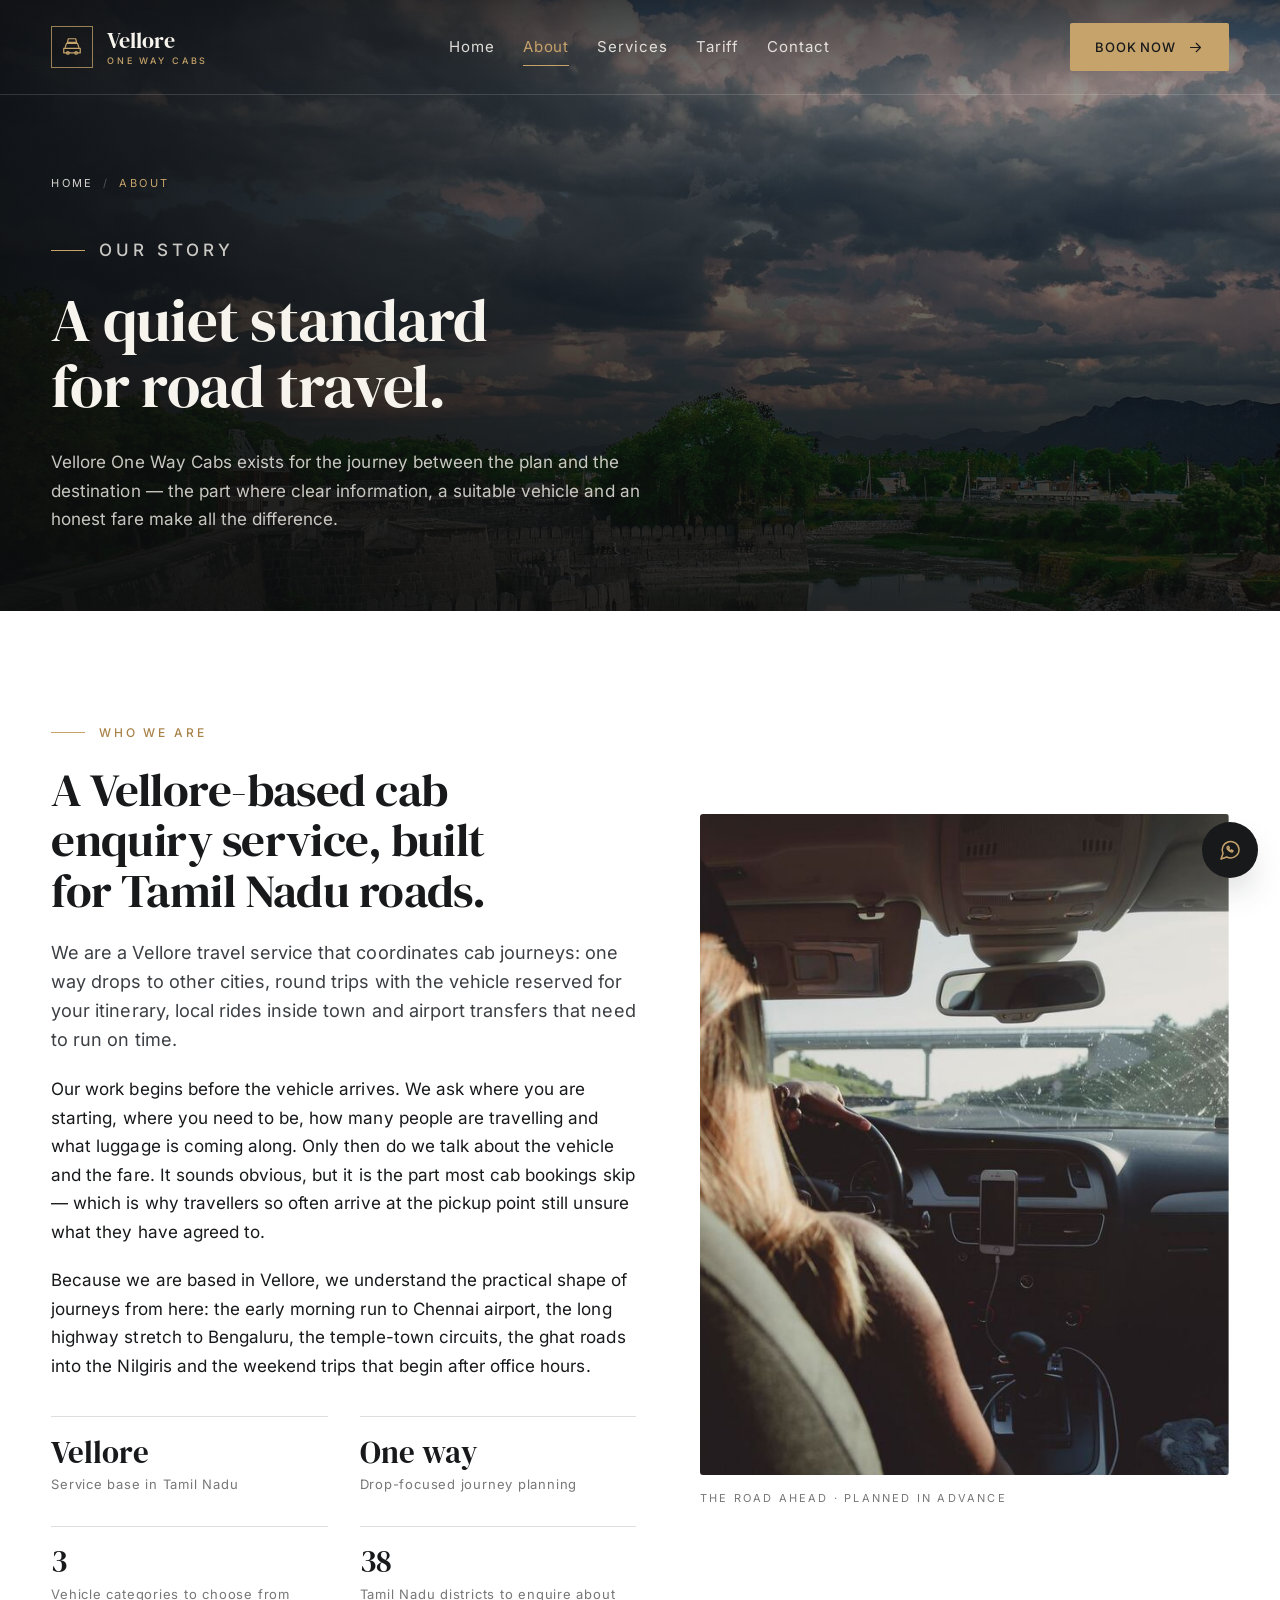
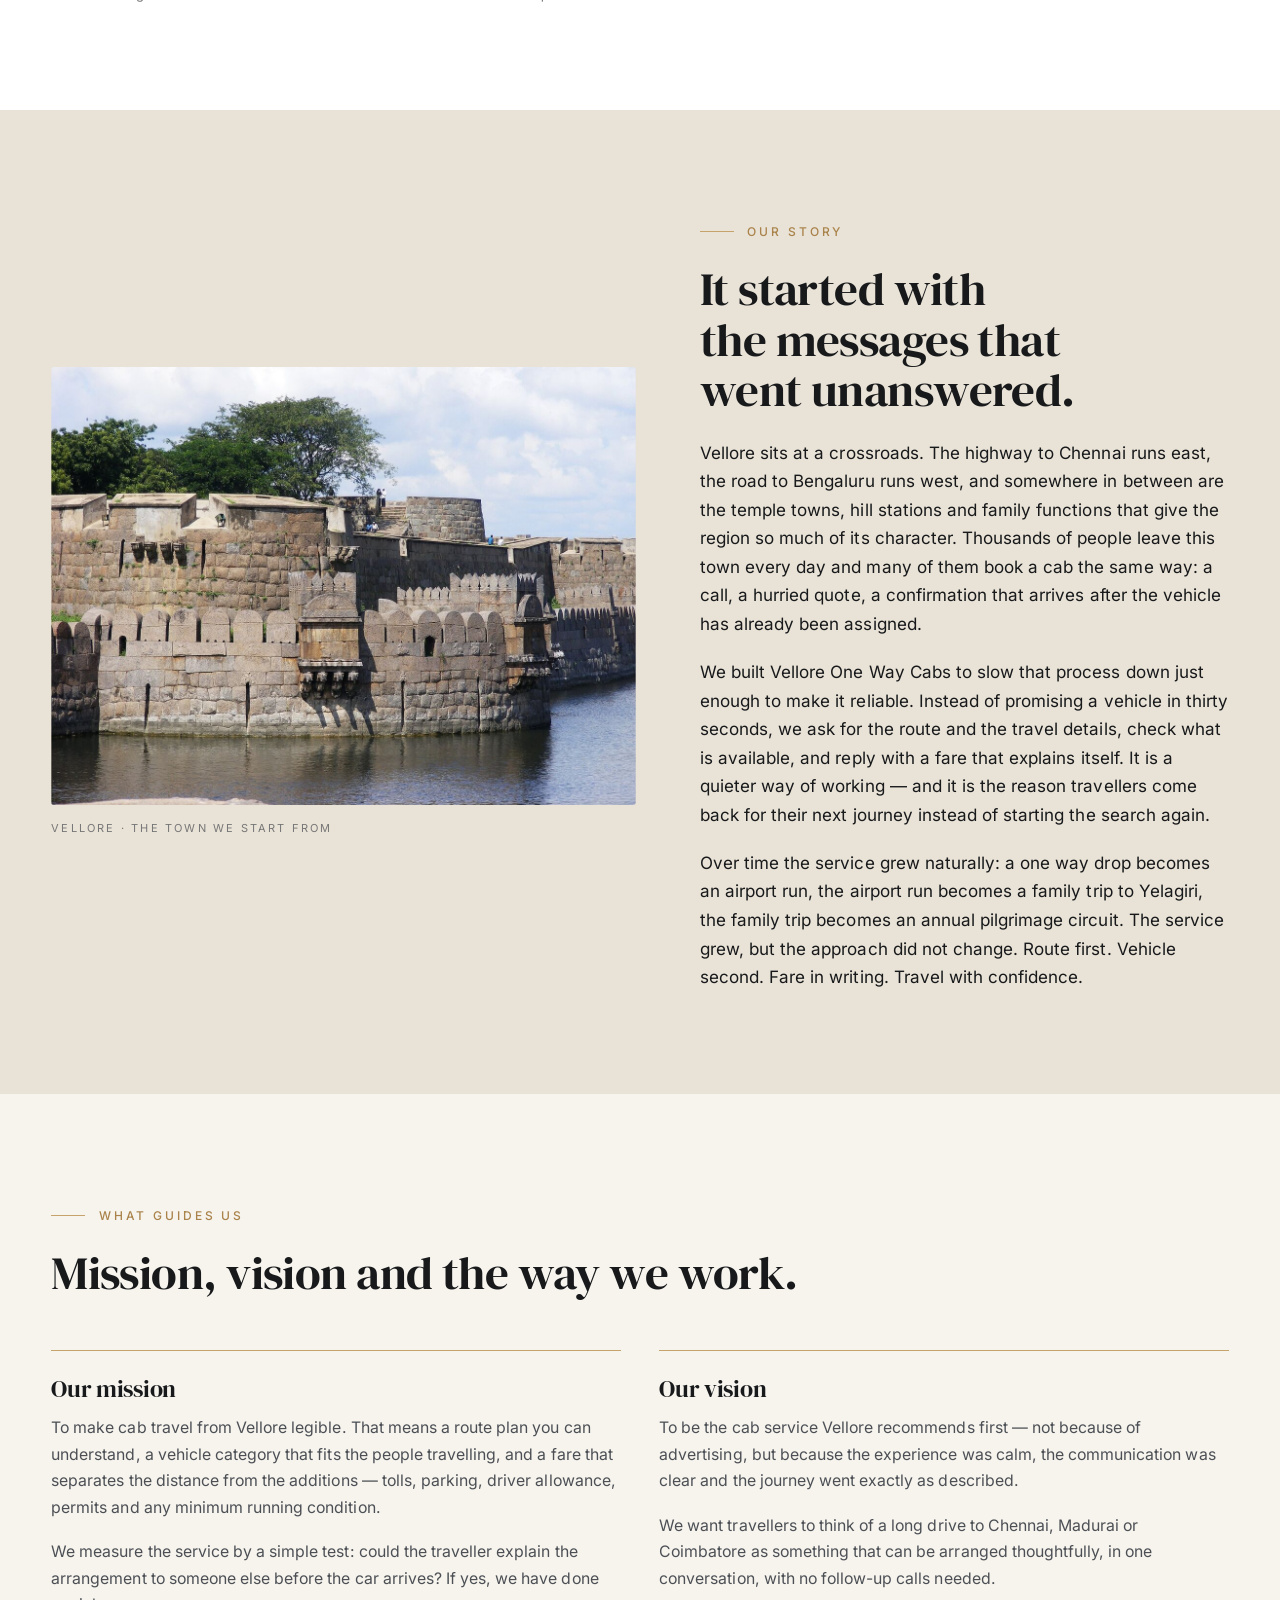
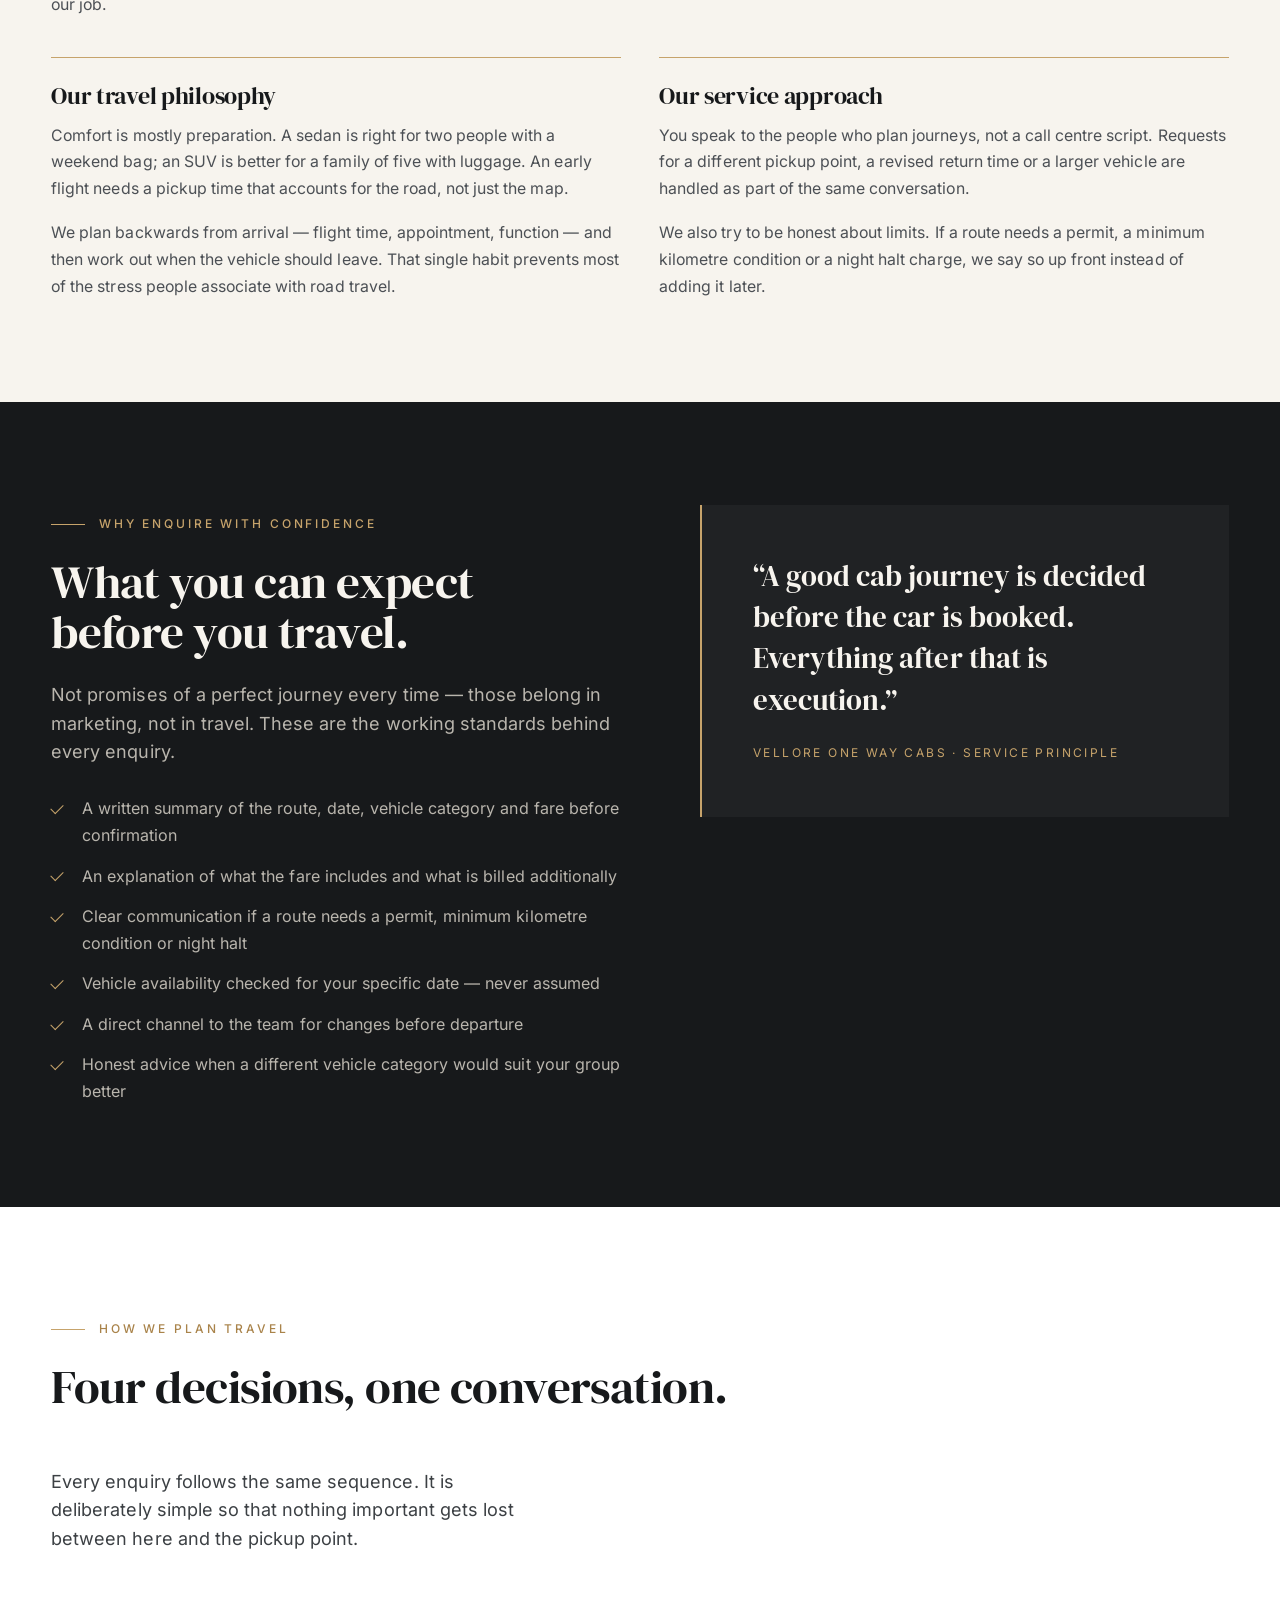
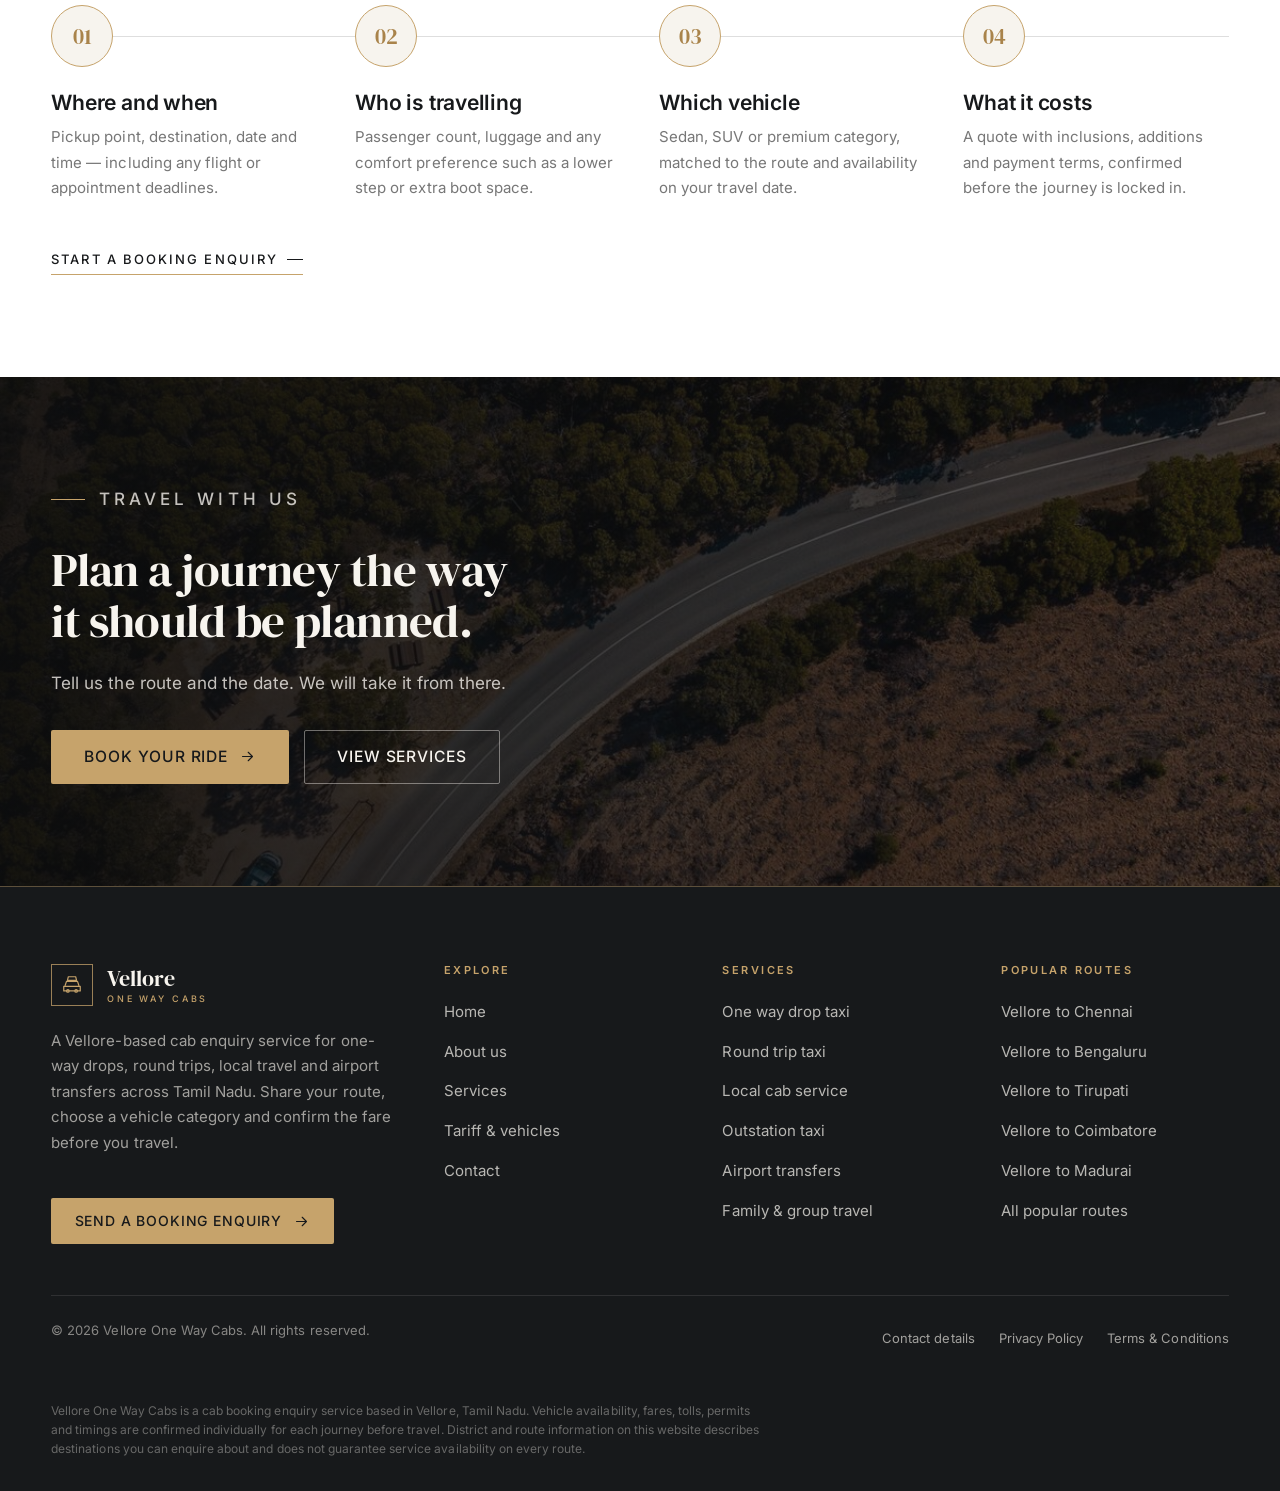
==== about.html @ b9e1987d "updated" ====
<!DOCTYPE html>
<html lang="en-IN">
<head>
<meta charset="utf-8">
<meta name="viewport" content="width=device-width, initial-scale=1, viewport-fit=cover">
<title>About Vellore One Way Cabs | A Vellore Cab Travel Service</title>
<meta name="description" content="Learn how Vellore One Way Cabs plans one way drops, round trips and outstation journeys — our story, mission, travel philosophy and customer-first booking approach in Tamil Nadu.">
<meta name="keywords" content="about Vellore One Way Cabs, Vellore cab service, Vellore taxi company, one way taxi Vellore, Vellore travel service">
<meta name="author" content="Vellore One Way Cabs">
<meta name="robots" content="index, follow, max-image-preview:large, max-snippet:-1, max-video-preview:-1">
<link rel="canonical" href="https://velloreonewaycabs.com/about.html">
<meta name="theme-color" content="#17191B">

<!-- Open Graph -->
<meta property="og:type" content="website">
<meta property="og:site_name" content="Vellore One Way Cabs">
<meta property="og:locale" content="en_IN">
<meta property="og:title" content="About Vellore One Way Cabs — a Vellore travel service">
<meta property="og:description" content="Our story, mission and travel philosophy: one way drops, round trips and outstation journeys planned clearly from Vellore, Tamil Nadu.">
<meta property="og:image" content="https://velloreonewaycabs.com/assets/og/about.jpg">
<meta property="og:image:width" content="1200">
<meta property="og:image:height" content="630">
<meta property="og:image:alt" content="Vellore One Way Cabs — premium cab travel from Vellore, Tamil Nadu">
<meta property="og:url" content="https://velloreonewaycabs.com/about.html">

<!-- Twitter -->
<meta name="twitter:card" content="summary_large_image">
<meta name="twitter:title" content="About Vellore One Way Cabs — a Vellore travel service">
<meta name="twitter:description" content="Our story, mission and travel philosophy: one way drops, round trips and outstation journeys planned clearly from Vellore, Tamil Nadu.">
<meta name="twitter:image" content="https://velloreonewaycabs.com/assets/og/about.jpg">
<meta name="twitter:image:alt" content="Vellore One Way Cabs — premium cab travel from Vellore, Tamil Nadu">

<!-- Icons -->
<link rel="icon" type="image/svg+xml" href="assets/favicon.svg">
<link rel="apple-touch-icon" href="assets/apple-touch-icon.png">

<!-- Fonts (self-hosted) -->
<link rel="preload" href="assets/fonts/DMSerifDisplay-400.woff2" as="font" type="font/woff2" crossorigin>
<link rel="preload" href="assets/fonts/Inter-400.woff2" as="font" type="font/woff2" crossorigin>
<link rel="stylesheet" href="css/style.css">

<script type="application/ld+json">
{
  "@context": "https://schema.org",
  "@graph": [
    {
      "@type": "TaxiService",
      "@id": "https://velloreonewaycabs.com/#business",
      "name": "Vellore One Way Cabs",
      "url": "https://velloreonewaycabs.com/",
      "image": "https://velloreonewaycabs.com/assets/og/about.jpg",
      "description": "Vellore One Way Cabs is a Vellore-based cab booking enquiry service for one way drop taxis, round trips, local rides, outstation journeys and airport transfers across Tamil Nadu.",
      "areaServed": [
        {
          "@type": "City",
          "name": "Vellore"
        },
        {
          "@type": "State",
          "name": "Tamil Nadu"
        },
        {
          "@type": "Country",
          "name": "India"
        }
      ],
      "address": {
        "@type": "PostalAddress",
        "addressLocality": "Vellore",
        "addressRegion": "Tamil Nadu",
        "addressCountry": "IN"
      },
      "knowsLanguage": [
        "en",
        "ta"
      ],
      "sameAs": []
    },
    {
      "@type": "AboutPage",
      "@id": "https://velloreonewaycabs.com/about.html#webpage",
      "url": "https://velloreonewaycabs.com/about.html",
      "name": "About Vellore One Way Cabs | A Vellore Cab Travel Service",
      "description": "Learn how Vellore One Way Cabs plans one way drops, round trips and outstation journeys — our story, mission, travel philosophy and customer-first booking approach in Tamil Nadu.",
      "isPartOf": {
        "@id": "https://velloreonewaycabs.com/#website"
      },
      "about": {
        "@id": "https://velloreonewaycabs.com/#business"
      },
      "inLanguage": "en-IN"
    },
    {
      "@type": "BreadcrumbList",
      "itemListElement": [
        {
          "@type": "ListItem",
          "position": 1,
          "name": "Home",
          "item": "https://velloreonewaycabs.com/index.html"
        },
        {
          "@type": "ListItem",
          "position": 2,
          "name": "About",
          "item": "https://velloreonewaycabs.com/about.html"
        }
      ]
    }
  ]
}
</script>
</head>
<body class="">
<a class="skip-link" href="#main">Skip to content</a>

<header class="site-header" id="siteHeader">
  <div class="container">
    <nav class="nav" aria-label="Primary">
      <a class="brand" href="index.html" aria-label="Vellore One Way Cabs — home">
        <span class="brand__mark" aria-hidden="true"><svg viewBox="0 0 24 24" fill="none" stroke="currentColor" stroke-width="1.4" stroke-linecap="round" stroke-linejoin="round" aria-hidden="true"><path d="M8 3h8l1 4h-10z"/><path d="M4.5 12.5 6 8h12l1.5 4.5"/><path d="M3 13.5h18v5H3z"/><circle cx="7.5" cy="18.5" r="1.4"/><circle cx="16.5" cy="18.5" r="1.4"/></svg></span>
        <span class="brand__text">
          <span class="brand__name">Vellore</span>
          <span class="brand__sub">One Way Cabs</span>
        </span>
      </a>
      <ul class="nav__links">
          <li><a class="nav__link" href="index.html">Home</a></li>
          <li><a class="nav__link is-active" href="about.html" aria-current="page">About</a></li>
          <li><a class="nav__link" href="services.html">Services</a></li>
          <li><a class="nav__link" href="tariff.html">Tariff</a></li>
          <li><a class="nav__link" href="contact.html">Contact</a></li>
      </ul>
      <div class="nav__actions">
        <a class="btn btn--sm nav__cta" href="index.html#booking">Book Now <svg viewBox="0 0 24 24" fill="none" stroke="currentColor" stroke-width="1.6" stroke-linecap="round" stroke-linejoin="round" aria-hidden="true"><path d="M5 12h14M13 6l6 6-6 6"/></svg></a>
        <button class="nav__toggle" type="button" aria-label="Open menu" aria-expanded="false" aria-controls="navDrawer">
          <span></span><span></span><span></span>
        </button>
      </div>
    </nav>
  </div>
  <div class="nav__drawer" id="navDrawer" aria-hidden="true">
    <div class="container">
      <div class="nav__drawer-head">
        <p class="nav__drawer-meta">Menu</p>
        <button class="nav__drawer-close" type="button" aria-label="Close menu">
          <svg viewBox="0 0 24 24" fill="none" stroke="currentColor" stroke-width="2" stroke-linecap="round" stroke-linejoin="round" aria-hidden="true"><line x1="18" y1="6" x2="6" y2="18"/><line x1="6" y1="6" x2="18" y2="18"/></svg>
        </button>
      </div>
      <ul>
          <li><a class="nav__drawer-link" href="index.html"><span>01</span>Home</a></li>
          <li><a class="nav__drawer-link is-active" href="about.html"><span>02</span>About</a></li>
          <li><a class="nav__drawer-link" href="services.html"><span>03</span>Services</a></li>
          <li><a class="nav__drawer-link" href="tariff.html"><span>04</span>Tariff</a></li>
          <li><a class="nav__drawer-link" href="contact.html"><span>05</span>Contact</a></li>
      </ul>
      <div class="nav__drawer-foot">
        <a class="btn" href="index.html#booking">Plan your journey <svg viewBox="0 0 24 24" fill="none" stroke="currentColor" stroke-width="1.6" stroke-linecap="round" stroke-linejoin="round" aria-hidden="true"><path d="M5 12h14M13 6l6 6-6 6"/></svg></a>
        <a class="btn btn--ghost" href="contact.html">Contact the team</a>
      </div>
    </div>
  </div>
</header>

<main id="main">
  <section class="page-hero" aria-labelledby="page-title">
    <div class="page-hero__media" aria-hidden="true">
      <img src="assets/images/hero-about.jpg" alt="" width="1600" height="900" fetchpriority="high" decoding="async">
    </div>
    <div class="container page-hero__inner">
      <nav class="breadcrumb" aria-label="Breadcrumb">
        <a href="index.html">Home</a><span class="sep" aria-hidden="true">/</span><span aria-current="page">About</span>
      </nav>
      <p class="eyebrow">Our story</p>
      <h1 id="page-title">A quiet standard for road travel.</h1>
      <p>Vellore One Way Cabs exists for the journey between the plan and the destination — the part
        where clear information, a suitable vehicle and an honest fare make all the difference.</p>
    </div>
  </section>

  <section class="section section--white">
    <div class="container">
      <div class="split split--editorial">
        <div>
          <p class="eyebrow" data-reveal>Who we are</p>
          <h2 data-reveal data-delay="60">A Vellore-based cab enquiry service, built for Tamil Nadu roads.</h2>
          <p class="lede" data-reveal data-delay="120" style="margin-top:1.25rem">We are a Vellore travel service that
            coordinates cab journeys: one way drops to other cities, round trips with the vehicle reserved for your
            itinerary, local rides inside town and airport transfers that need to run on time.</p>
          <p data-reveal data-delay="160" style="margin-top:1rem">Our work begins before the vehicle arrives. We ask where
            you are starting, where you need to be, how many people are travelling and what luggage is coming along. Only
            then do we talk about the vehicle and the fare. It sounds obvious, but it is the part most cab bookings skip —
            which is why travellers so often arrive at the pickup point still unsure what they have agreed to.</p>
          <p data-reveal data-delay="180">Because we are based in Vellore, we understand the practical shape of journeys
            from here: the early morning run to Chennai airport, the long highway stretch to Bengaluru, the temple-town
            circuits, the ghat roads into the Nilgiris and the weekend trips that begin after office hours.</p>
          <ul class="stat-list" data-reveal data-delay="220">
            <li><strong>Vellore</strong><span>Service base in Tamil Nadu</span></li>
            <li><strong>One way</strong><span>Drop-focused journey planning</span></li>
            <li><strong>3</strong><span>Vehicle categories to choose from</span></li>
            <li><strong>38</strong><span>Tamil Nadu districts to enquire about</span></li>
          </ul>
        </div>
        <div class="intro-figure" data-reveal="mask">
          <div class="intro-figure__main">
            <img src="assets/images/about-drive.jpg" alt="Driver with hands on the steering wheel during a long road journey" width="1100" height="760" loading="lazy" decoding="async">
          </div>
          <p class="intro-figure__caption">The road ahead &middot; Planned in advance</p>
        </div>
      </div>
    </div>
  </section>

  <section class="section section--beige">
    <div class="container">
      <div class="split split--editorial">
        <div class="intro-figure" data-reveal="mask">
          <div class="intro-figure__main" style="aspect-ratio:4/3">
            <img src="assets/images/story-fort.jpg" alt="The historic Vellore Fort surrounded by its moat in Tamil Nadu" width="1200" height="900" loading="lazy" decoding="async">
          </div>
          <p class="intro-figure__caption">Vellore &middot; The town we start from</p>
        </div>
        <div>
          <p class="eyebrow" data-reveal>Our story</p>
          <h2 data-reveal data-delay="60">It started with the messages that went unanswered.</h2>
          <p data-reveal data-delay="120" style="margin-top:1.25rem">Vellore sits at a crossroads. The highway to Chennai
            runs east, the road to Bengaluru runs west, and somewhere in between are the temple towns, hill stations and
            family functions that give the region so much of its character. Thousands of people leave this town every day
            and many of them book a cab the same way: a call, a hurried quote, a confirmation that arrives after the
            vehicle has already been assigned.</p>
          <p data-reveal data-delay="160">We built Vellore One Way Cabs to slow that process down just enough to make it
            reliable. Instead of promising a vehicle in thirty seconds, we ask for the route and the travel
            details, check what is available, and reply with a fare that explains itself. It is a quieter way of working — and
            it is the reason travellers come back for their next journey instead of starting the search again.</p>
          <p data-reveal data-delay="180">Over time the service grew naturally: a one way drop becomes an airport run, the
            airport run becomes a family trip to Yelagiri, the family trip becomes an annual pilgrimage circuit. The service
            grew, but the approach did not change. Route first. Vehicle second. Fare in writing. Travel with confidence.</p>
        </div>
      </div>
    </div>
  </section>

  <section class="section section--ivory">
    <div class="container">
      <div class="section-head">
        <p class="eyebrow" data-reveal>What guides us</p>
        <h2 data-reveal data-delay="60">Mission, vision and the way we work.</h2>
      </div>
      <div class="value-grid">
        <article class="value-card" data-reveal>
          <h3>Our mission</h3>
          <p>To make cab travel from Vellore legible. That means a route plan you can understand, a vehicle category
            that fits the people travelling, and a fare that separates the distance from the additions — tolls, parking,
            driver allowance, permits and any minimum running condition.</p>
          <p>We measure the service by a simple test: could the traveller explain the arrangement to someone else before
            the car arrives? If yes, we have done our job.</p>
        </article>
        <article class="value-card" data-reveal data-delay="90">
          <h3>Our vision</h3>
          <p>To be the cab service Vellore recommends first — not because of advertising, but because the experience was
            calm, the communication was clear and the journey went exactly as described.</p>
          <p>We want travellers to think of a long drive to Chennai, Madurai or Coimbatore as something that can be
            arranged thoughtfully, in one conversation, with no follow-up calls needed.</p>
        </article>
        <article class="value-card" data-reveal data-delay="30">
          <h3>Our travel philosophy</h3>
          <p>Comfort is mostly preparation. A sedan is right for two people with a weekend bag; an SUV is better for a
            family of five with luggage. An early flight needs a pickup time that accounts for the road, not just the map.</p>
          <p>We plan backwards from arrival — flight time, appointment, function — and then work out when the vehicle should
            leave. That single habit prevents most of the stress people associate with road travel.</p>
        </article>
        <article class="value-card" data-reveal data-delay="120">
          <h3>Our service approach</h3>
          <p>You speak to the people who plan journeys, not a call centre script. Requests for a different pickup point, a
            revised return time or a larger vehicle are handled as part of the same conversation.</p>
          <p>We also try to be honest about limits. If a route needs a permit, a minimum kilometre condition or a night halt
            charge, we say so up front instead of adding it later.</p>
        </article>
      </div>
    </div>
  </section>

  <section class="section section--ink">
    <div class="container">
      <div class="split split--editorial" style="align-items:start">
        <div>
          <p class="eyebrow" data-reveal>Why enquire with confidence</p>
          <h2 data-reveal data-delay="60">What you can expect before you travel.</h2>
          <p class="lede" data-reveal data-delay="120" style="margin-top:1.25rem">Not promises of a perfect journey every
            time — those belong in marketing, not in travel. These are the working standards behind every enquiry.</p>
          <ul class="check-list" data-reveal data-delay="160">
            <li>A written summary of the route, date, vehicle category and fare before confirmation</li>
            <li>An explanation of what the fare includes and what is billed additionally</li>
            <li>Clear communication if a route needs a permit, minimum kilometre condition or night halt</li>
            <li>Vehicle availability checked for your specific date — never assumed</li>
            <li>A direct channel to the team for changes before departure</li>
            <li>Honest advice when a different vehicle category would suit your group better</li>
          </ul>
        </div>
        <blockquote class="editorial-quote" data-reveal data-delay="120" style="background:rgba(255,255,255,0.04)">
          <p>“A good cab journey is decided before the car is booked. Everything after that is execution.”</p>
          <cite>Vellore One Way Cabs &middot; Service principle</cite>
        </blockquote>
      </div>
    </div>
  </section>

  <section class="section section--white">
    <div class="container">
      <div class="section-head section-head--split">
        <div>
          <p class="eyebrow" data-reveal>How we plan travel</p>
          <h2 data-reveal data-delay="60">Four decisions, one conversation.</h2>
        </div>
        <p class="lede" data-reveal data-delay="120" style="max-width:44ch">Every enquiry follows the same sequence. It is
          deliberately simple so that nothing important gets lost between here and the pickup point.</p>
      </div>
      <div class="process">
        <article class="step" data-reveal><div class="step__num">01</div><h3>Where and when</h3><p>Pickup point, destination, date and time — including any flight or appointment deadlines.</p></article>
        <article class="step" data-reveal data-delay="100"><div class="step__num">02</div><h3>Who is travelling</h3><p>Passenger count, luggage and any comfort preference such as a lower step or extra boot space.</p></article>
        <article class="step" data-reveal data-delay="200"><div class="step__num">03</div><h3>Which vehicle</h3><p>Sedan, SUV or premium category, matched to the route and availability on your travel date.</p></article>
        <article class="step" data-reveal data-delay="300"><div class="step__num">04</div><h3>What it costs</h3><p>A quote with inclusions, additions and payment terms, confirmed before the journey is locked in.</p></article>
      </div>
      <p style="margin-top:2.75rem" data-reveal><a class="link-arrow" href="index.html#booking">Start a booking enquiry</a></p>
    </div>
  </section>

  <section class="cta-band" aria-labelledby="about-cta">
    <div class="cta-band__media" aria-hidden="true">
      <img src="assets/images/story-road.jpg" alt="" width="1200" height="800" loading="lazy" decoding="async">
    </div>
    <div class="container">
      <div class="cta-band__inner">
        <p class="eyebrow" data-reveal>Travel with us</p>
        <h2 id="about-cta" data-reveal data-delay="60">Plan a journey the way it should be planned.</h2>
        <p data-reveal data-delay="120">Tell us the route and the date. We will take it from there.</p>
        <div class="hero__actions" data-reveal data-delay="160">
          <a class="btn" href="index.html#booking">Book your ride <svg viewBox="0 0 24 24" fill="none" stroke="currentColor" stroke-width="1.6" stroke-linecap="round" stroke-linejoin="round" aria-hidden="true"><path d="M5 12h14M13 6l6 6-6 6"/></svg></a>
          <a class="btn btn--ghost" href="services.html">View services</a>
        </div>
      </div>
    </div>
  </section>
</main>

<footer class="site-footer">
  <div class="container">
    <div class="footer-top">
      <div class="footer-brand">
        <a class="brand" href="index.html" aria-label="Vellore One Way Cabs — home">
          <span class="brand__mark" aria-hidden="true"><svg viewBox="0 0 24 24" fill="none" stroke="currentColor" stroke-width="1.4" stroke-linecap="round" stroke-linejoin="round" aria-hidden="true"><path d="M8 3h8l1 4h-10z"/><path d="M4.5 12.5 6 8h12l1.5 4.5"/><path d="M3 13.5h18v5H3z"/><circle cx="7.5" cy="18.5" r="1.4"/><circle cx="16.5" cy="18.5" r="1.4"/></svg></span>
          <span class="brand__text">
            <span class="brand__name">Vellore</span>
            <span class="brand__sub">One Way Cabs</span>
          </span>
        </a>
        <p>A Vellore-based cab enquiry service for one-way drops, round trips, local travel and airport transfers across Tamil Nadu. Share your route, choose a vehicle category and confirm the fare before you travel.</p>
        <a class="btn btn--sm" href="index.html#booking">Send a booking enquiry <svg viewBox="0 0 24 24" fill="none" stroke="currentColor" stroke-width="1.6" stroke-linecap="round" stroke-linejoin="round" aria-hidden="true"><path d="M5 12h14M13 6l6 6-6 6"/></svg></a>
      </div>
      <div class="footer-col">
        <h3>Explore</h3>
        <ul>
          <li><a href="index.html">Home</a></li>
          <li><a href="about.html">About us</a></li>
          <li><a href="services.html">Services</a></li>
          <li><a href="tariff.html">Tariff &amp; vehicles</a></li>
          <li><a href="contact.html">Contact</a></li>
        </ul>
      </div>
      <div class="footer-col">
        <h3>Services</h3>
        <ul>
          <li><a href="services.html#one-way">One way drop taxi</a></li>
          <li><a href="services.html#round-trip">Round trip taxi</a></li>
          <li><a href="services.html#local">Local cab service</a></li>
          <li><a href="services.html#outstation">Outstation taxi</a></li>
          <li><a href="services.html#airport">Airport transfers</a></li>
          <li><a href="services.html#family">Family &amp; group travel</a></li>
        </ul>
      </div>
      <div class="footer-col">
        <h3>Popular routes</h3>
        <ul>
          <li><a href="index.html#routes">Vellore to Chennai</a></li>
          <li><a href="index.html#routes">Vellore to Bengaluru</a></li>
          <li><a href="index.html#routes">Vellore to Tirupati</a></li>
          <li><a href="index.html#routes">Vellore to Coimbatore</a></li>
          <li><a href="index.html#routes">Vellore to Madurai</a></li>
          <li><a href="index.html#routes">All popular routes</a></li>
        </ul>
      </div>
    </div>
    <div class="footer-bottom">
      <p>&copy; <span data-year>2026</span> Vellore One Way Cabs. All rights reserved.</p>
      <ul>
        <li><a href="contact.html#contact-details">Contact details</a></li>
        <li><a href="privacy.html">Privacy Policy</a></li>
        <li><a href="terms.html">Terms &amp; Conditions</a></li>
      </ul>
    </div>
    <p class="footer-legal">Vellore One Way Cabs is a cab booking enquiry service based in Vellore, Tamil Nadu. Vehicle availability, fares, tolls, permits and timings are confirmed individually for each journey before travel. District and route information on this website describes destinations you can enquire about and does not guarantee service availability on every route.</p>
  </div>
</footer>
<a class="float-call" href="index.html#booking" aria-label="Plan a journey on WhatsApp">
  <svg viewBox="0 0 24 24" fill="none" stroke="currentColor" stroke-width="1.5" stroke-linecap="round" stroke-linejoin="round" aria-hidden="true"><path d="M21 11.5a8.4 8.4 0 0 1-12.3 7.5L3 21l2-5.6A8.4 8.4 0 1 1 21 11.5z"/><path d="M9 9.5c0 .8 1 2.4 2 3.2s2.2 1.3 2.9 1.3c.5 0 1-.6 1.1-1.1l-1.6-.9-1 .8c-.7-.3-1.6-1.3-1.9-2l.8-1-.8-1.5c-.6.1-1.5.4-1.5 1.2z"/></svg><span>Plan a journey</span>
</a>
<script src="js/script.js" defer></script>
</body>
</html>
---- css/style.css ----
/* ==========================================================================
   VELLORE ONE WAY CABS — Design System
   Premium, editorial travel brand. Champagne gold on charcoal & ivory.
   Author: Studio build for velloreonewaycabs.com
   ========================================================================== */

/* --------------------------------------------------------------------------
   1. Fonts (self-hosted for reliability & performance)
   -------------------------------------------------------------------------- */
@font-face {
  font-family: "DM Serif Display";
  src: url("../assets/fonts/DMSerifDisplay-400.woff2") format("woff2");
  font-weight: 400;
  font-style: normal;
  font-display: swap;
}
@font-face {
  font-family: "Inter";
  src: url("../assets/fonts/Inter-400.woff2") format("woff2");
  font-weight: 400;
  font-style: normal;
  font-display: swap;
}
@font-face {
  font-family: "Inter";
  src: url("../assets/fonts/Inter-500.woff2") format("woff2");
  font-weight: 500;
  font-style: normal;
  font-display: swap;
}
@font-face {
  font-family: "Inter";
  src: url("../assets/fonts/Inter-600.woff2") format("woff2");
  font-weight: 600;
  font-style: normal;
  font-display: swap;
}

/* --------------------------------------------------------------------------
   2. Tokens
   -------------------------------------------------------------------------- */
:root {
  --ink: #17191b;
  --ink-soft: #232629;
  --gold: #c6a36b;
  --gold-deep: #a9834a;
  --gold-soft: #dcc49b;
  --ivory: #f7f4ee;
  --beige: #e9e2d6;
  --white: #ffffff;
  --muted: #777777;
  --muted-on-dark: #b9b5ad;
  --line: rgba(23, 25, 27, 0.14);
  --line-strong: rgba(23, 25, 27, 0.26);
  --line-on-dark: rgba(255, 255, 255, 0.16);

  --font-display: "DM Serif Display", "Times New Roman", serif;
  --font-body: "Inter", -apple-system, BlinkMacSystemFont, "Segoe UI", sans-serif;

  --fs-hero: clamp(2.75rem, 6.1vw, 5.5rem);
  --fs-h1: clamp(2.5rem, 4.8vw, 4.5rem);
  --fs-h2: clamp(2.125rem, 3.7vw, 3.5rem);
  --fs-h3: clamp(1.625rem, 2.1vw, 2rem);
  --fs-h4: clamp(1.25rem, 1.4vw, 1.4375rem);
  --fs-body: clamp(1.0625rem, 1.05vw, 1.1875rem);
  --fs-small: 0.9375rem;
  --fs-label: 0.75rem;

  --container: 1280px;
  --gutter: clamp(1.25rem, 4vw, 3.5rem);
  --section-y: clamp(4.5rem, 8vw, 8.75rem);

  --radius: 2px;
  --radius-lg: 3px;
  --ease: cubic-bezier(0.22, 0.61, 0.36, 1);
  --ease-out: cubic-bezier(0.16, 1, 0.3, 1);
  --dur: 0.6s;

  --nav-h: 94px;
}

/* --------------------------------------------------------------------------
   3. Reset & base
   -------------------------------------------------------------------------- */
*,
*::before,
*::after { box-sizing: border-box; }

html {
  -webkit-text-size-adjust: 100%;
  overflow-x: hidden;
  scroll-behavior: smooth;
  scroll-padding-top: calc(var(--nav-h) + 20px);
}

html, body {
  overflow-x: hidden;
  width: 100%;
}

body {
  margin: 0;
  background: var(--ivory);
  color: var(--ink);
  font-family: var(--font-body);
  font-size: var(--fs-body);
  font-weight: 400;
  line-height: 1.68;
  letter-spacing: 0.002em;
  -webkit-font-smoothing: antialiased;
  text-rendering: optimizeLegibility;
  overflow-x: hidden;
}

body.nav-open { overflow: hidden; }

img, svg, video { display: block; max-width: 100%; }
img { height: auto; }

h1, h2, h3, h4, h5 {
  margin: 0 0 0.5em;
  font-family: var(--font-display);
  font-weight: 400;
  line-height: 1.06;
  letter-spacing: -0.012em;
  color: var(--ink);
  text-wrap: balance;
}

h1 { font-size: var(--fs-h1); }
h2 { font-size: var(--fs-h2); }
h3 { font-size: var(--fs-h3); line-height: 1.16; }
h4 { font-size: var(--fs-h4); line-height: 1.3; font-family: var(--font-body); font-weight: 600; letter-spacing: -0.01em; }

p { margin: 0 0 1.15em; }
p:last-child { margin-bottom: 0; }

a { color: inherit; text-decoration: none; transition: color 0.3s var(--ease), opacity 0.3s var(--ease); }
a:hover { color: var(--gold-deep); }

ul, ol { margin: 0 0 1.15em; padding-left: 1.15em; }
li { margin-bottom: 0.4em; }

strong { font-weight: 600; }
em { font-style: italic; }

::selection { background: var(--gold); color: var(--ink); }

:focus-visible {
  outline: 2px solid var(--gold-deep);
  outline-offset: 3px;
  border-radius: 1px;
}

.skip-link {
  position: absolute;
  top: -70px;
  left: 16px;
  z-index: 200;
  padding: 12px 20px;
  background: var(--ink);
  color: var(--ivory);
  font-size: var(--fs-small);
  letter-spacing: 0.06em;
  text-transform: uppercase;
  transition: top 0.25s var(--ease);
}
.skip-link:focus { top: 12px; color: var(--ivory); }

/* --------------------------------------------------------------------------
   4. Layout primitives
   -------------------------------------------------------------------------- */
.container {
  width: 100%;
  max-width: var(--container);
  margin-inline: auto;
  padding-inline: var(--gutter);
}

.container--wide { max-width: 1440px; }
.container--narrow { max-width: 880px; }

.section { padding-block: var(--section-y); position: relative; }
.section--tight { padding-block: clamp(3rem, 5vw, 5rem); }
.section--ivory { background: var(--ivory); }
.section--beige { background: var(--beige); }
.section--white { background: var(--white); }
.section--ink { background: var(--ink); color: var(--ivory); }
.section--ink h1, .section--ink h2, .section--ink h3, .section--ink h4 { color: var(--ivory); }
.section--ink p { color: var(--muted-on-dark); }

.grid { display: grid; gap: clamp(1.5rem, 3vw, 3rem); }
.grid--2 { grid-template-columns: repeat(2, minmax(0, 1fr)); }
.grid--3 { grid-template-columns: repeat(3, minmax(0, 1fr)); }
.grid--4 { grid-template-columns: repeat(4, minmax(0, 1fr)); }

.split {
  display: grid;
  grid-template-columns: 1fr 1fr;
  gap: clamp(2rem, 5vw, 5rem);
  align-items: center;
}
.split--editorial { grid-template-columns: 1.05fr 0.95fr; }
.split--wide-left { grid-template-columns: 1.25fr 0.75fr; align-items: end; }

.eyebrow {
  display: inline-flex;
  align-items: center;
  gap: 0.85rem;
  margin-bottom: 1.4rem;
  font-family: var(--font-body);
  font-size: var(--fs-label);
  font-weight: 500;
  letter-spacing: 0.24em;
  text-transform: uppercase;
  color: var(--gold-deep);
}
.eyebrow::before {
  content: "";
  width: 34px;
  height: 1px;
  background: var(--gold);
}
.section--ink .eyebrow { color: var(--gold); }
.eyebrow--center { justify-content: center; }
.eyebrow--center::after {
  content: "";
  width: 34px;
  height: 1px;
  background: var(--gold);
}

.lede {
  font-size: clamp(1.125rem, 1.35vw, 1.375rem);
  line-height: 1.6;
  color: #3c4044;
  max-width: 62ch;
}
.section--ink .lede { color: var(--muted-on-dark); }

.muted { color: var(--muted); }
.section--ink .muted { color: var(--muted-on-dark); }

.section-head { max-width: 760px; margin-bottom: clamp(2.5rem, 4vw, 4rem); }
.section-head--center { margin-inline: auto; text-align: center; }
.section-head--center .eyebrow { justify-content: center; }
.section-head--split {
  display: flex;
  flex-wrap: wrap;
  align-items: flex-end;
  justify-content: space-between;
  gap: 2rem;
  max-width: none;
}

.hr-gold {
  height: 1px;
  border: 0;
  margin: 0;
  background: linear-gradient(90deg, var(--gold), rgba(198, 163, 107, 0));
}

.rule {
  height: 1px;
  border: 0;
  margin: 0;
  background: var(--line);
}

/* --------------------------------------------------------------------------
   5. Buttons
   -------------------------------------------------------------------------- */
.btn {
  --btn-bg: var(--gold);
  --btn-fg: var(--ink);
  position: relative;
  display: inline-flex;
  align-items: center;
  justify-content: center;
  gap: 0.7rem;
  min-height: 54px;
  padding: 0.95rem 2rem;
  border: 1px solid transparent;
  border-radius: var(--radius);
  background: var(--btn-bg);
  color: var(--btn-fg);
  font-family: var(--font-body);
  font-size: 0.975rem;
  font-weight: 500;
  letter-spacing: 0.06em;
  text-transform: uppercase;
  line-height: 1;
  cursor: pointer;
  overflow: hidden;
  isolation: isolate;
  transition: color 0.35s var(--ease), background 0.35s var(--ease), border-color 0.35s var(--ease), transform 0.35s var(--ease);
}
.btn::after {
  content: "";
  position: absolute;
  inset: 0;
  z-index: -1;
  background: var(--ink);
  transform: translateY(101%);
  transition: transform 0.45s var(--ease-out);
}
.btn:hover { color: var(--ivory); }
.btn:hover::after { transform: translateY(0); }
.btn:active { transform: translateY(1px); }

.btn svg { width: 17px; height: 17px; stroke-width: 1.6; transition: transform 0.35s var(--ease); }
.btn:hover svg { transform: translateX(3px); }

.btn--ghost {
  background: transparent;
  color: var(--ivory);
  border-color: rgba(247, 244, 238, 0.42);
}
.btn--ghost::after { background: var(--ivory); }
.btn--ghost:hover { color: var(--ink); border-color: var(--ivory); }

.btn--outline {
  background: transparent;
  color: var(--ink);
  border-color: var(--line-strong);
}
.btn--outline::after { background: var(--ink); }
.btn--outline:hover { color: var(--ivory); border-color: var(--ink); }

.btn--dark { background: var(--ink); color: var(--ivory); }
.btn--dark::after { background: var(--gold); }
.btn--dark:hover { color: var(--ink); }

.btn--sm { min-height: 46px; padding: 0.75rem 1.4rem; font-size: 0.875rem; }
.btn--block { width: 100%; }

.link-arrow {
  display: inline-flex;
  align-items: center;
  gap: 0.55rem;
  font-size: 0.8125rem;
  font-weight: 500;
  letter-spacing: 0.16em;
  text-transform: uppercase;
  color: var(--ink);
  padding-bottom: 4px;
  background-image: linear-gradient(var(--gold), var(--gold));
  background-repeat: no-repeat;
  background-position: 0 100%;
  background-size: 100% 1px;
  transition: background-size 0.4s var(--ease), color 0.3s var(--ease);
}
.link-arrow::after {
  content: "";
  width: 16px;
  height: 1px;
  background: currentColor;
  transition: width 0.35s var(--ease);
}
.link-arrow:hover { color: var(--gold-deep); background-size: 0 1px; }
button.link-arrow { border: 0; background-color: transparent; font-family: var(--font-body); cursor: pointer; padding: 0 0 4px; }
.link-arrow:hover::after { width: 26px; }
.section--ink .link-arrow { color: var(--ivory); }
.section--ink .link-arrow:hover { color: var(--gold); }

/* --------------------------------------------------------------------------
   6. Navigation
   -------------------------------------------------------------------------- */
.site-header {
  position: fixed;
  inset: 0 0 auto;
  z-index: 100;
  transition: background 0.45s var(--ease), box-shadow 0.45s var(--ease), border-color 0.45s var(--ease);
  border-bottom: 1px solid rgba(255, 255, 255, 0.14);
}
.site-header::before {
  content: "";
  position: absolute;
  inset: 0;
  z-index: -1;
  background: linear-gradient(180deg, rgba(15, 16, 18, 0.58), rgba(15, 16, 18, 0));
  pointer-events: none;
  transition: opacity 0.4s var(--ease);
}
.site-header.is-scrolled {
  background: rgba(247, 244, 238, 0.96);
  -webkit-backdrop-filter: saturate(140%) blur(12px);
  backdrop-filter: saturate(140%) blur(12px);
  border-bottom-color: var(--line);
  box-shadow: 0 8px 40px -28px rgba(23, 25, 27, 0.7);
}
.site-header.is-scrolled::before { opacity: 0; }

.site-header > .container { position: relative; z-index: 2; }
.nav {
  display: flex;
  align-items: center;
  justify-content: space-between;
  gap: 2rem;
  height: var(--nav-h);
  transition: height 0.4s var(--ease);
}
.site-header.is-scrolled .nav { height: 76px; }

.brand {
  display: inline-flex;
  align-items: center;
  gap: 0.85rem;
  color: var(--ivory);
  flex-shrink: 0;
}
.brand__mark {
  width: 42px;
  height: 42px;
  flex: 0 0 42px;
  border: 1px solid rgba(198, 163, 107, 0.75);
  display: grid;
  place-items: center;
  transition: border-color 0.4s var(--ease), background 0.4s var(--ease);
}
.brand__mark svg { width: 22px; height: 22px; stroke: var(--gold); fill: none; stroke-width: 1.3; }
.brand__text { display: flex; flex-direction: column; line-height: 1; }
.brand__name {
  font-family: var(--font-display);
  font-size: 1.375rem;
  letter-spacing: 0.005em;
  color: currentColor;
}
.brand__sub {
  margin-top: 5px;
  font-size: 0.5625rem;
  font-weight: 500;
  letter-spacing: 0.32em;
  text-transform: uppercase;
  color: var(--gold);
}
.site-header.is-scrolled .brand { color: var(--ink); }
.site-header.is-scrolled .brand__mark { border-color: var(--gold); background: rgba(198, 163, 107, 0.08); }

.nav__links {
  display: flex;
  align-items: center;
  gap: clamp(1.25rem, 2.2vw, 2.5rem);
  margin: 0;
  padding: 0;
  list-style: none;
}
.nav__links li { margin: 0; }
.nav__link {
  position: relative;
  display: inline-block;
  padding: 6px 0;
  font-size: 0.9375rem;
  font-weight: 400;
  letter-spacing: 0.06em;
  color: rgba(247, 244, 238, 0.88);
}
.nav__link::after {
  content: "";
  position: absolute;
  left: 0;
  bottom: 0;
  width: 100%;
  height: 1px;
  background: var(--gold);
  transform: scaleX(0);
  transform-origin: left;
  transition: transform 0.4s var(--ease);
}
.nav__link:hover { color: var(--ivory); }
.nav__link:hover::after { transform: scaleX(1); }
.site-header.is-scrolled .nav__link { color: #3d4247; }
.site-header.is-scrolled .nav__link:hover { color: var(--ink); }
.nav__link.is-active { color: var(--gold); }
.nav__link.is-active::after { transform: scaleX(1); }
.site-header.is-scrolled .nav__link.is-active { color: var(--gold-deep); }

.nav__actions { display: flex; align-items: center; gap: 1rem; }
.nav__cta { min-height: 48px; padding: 0.8rem 1.5rem; font-size: 0.8125rem; }

.nav__toggle {
  display: none;
  width: 48px;
  height: 48px;
  padding: 0;
  border: 1px solid rgba(255, 255, 255, 0.35);
  background: transparent;
  cursor: pointer;
  position: relative;
  border-radius: var(--radius);
}
.nav__toggle span {
  position: absolute;
  left: 13px;
  width: 22px;
  height: 1px;
  background: var(--ivory);
  transition: transform 0.35s var(--ease), opacity 0.25s var(--ease), background 0.3s var(--ease);
}
.nav__toggle span:nth-child(1) { top: 18px; }
.nav__toggle span:nth-child(2) { top: 23px; }
.nav__toggle span:nth-child(3) { top: 28px; }
.site-header.is-scrolled .nav__toggle { border-color: var(--line-strong); }
.site-header.is-scrolled .nav__toggle span { background: var(--ink); }
.nav-open .nav__toggle span:nth-child(1) { transform: translateY(5px) rotate(45deg); }
.nav-open .nav__toggle span:nth-child(2) { opacity: 0; }
.nav-open .nav__toggle span:nth-child(3) { transform: translateY(-5px) rotate(-45deg); }

/* Open menu state */
body.nav-open {
  overflow: hidden;
}
body.nav-open .site-header {
  height: 100vh;
  height: 100dvh;
  background: var(--ink) !important;
  backdrop-filter: none !important;
  -webkit-backdrop-filter: none !important;
}
body.nav-open .site-header .brand {
  color: var(--ivory) !important;
}
body.nav-open .site-header .brand__mark {
  border-color: var(--gold) !important;
  background: rgba(198, 163, 107, 0.12) !important;
}
body.nav-open .nav__toggle {
  border-color: var(--gold) !important;
  background: rgba(255, 255, 255, 0.08) !important;
}
body.nav-open .nav__toggle span {
  background: var(--gold) !important;
}

/* Mobile drawer */
.nav__drawer {
  position: fixed;
  inset: 0;
  width: 100%;
  height: 100vh;
  height: 100dvh;
  z-index: 1001;
  display: flex;
  flex-direction: column;
  justify-content: flex-start;
  padding: calc(var(--nav-h) + 1.25rem) var(--gutter) 2.5rem;
  background: var(--ink);
  color: var(--ivory);
  opacity: 0;
  visibility: hidden;
  transform: translateY(-8px);
  transition: opacity 0.35s var(--ease), transform 0.35s var(--ease), visibility 0.35s;
  overflow-y: auto;
  -webkit-overflow-scrolling: touch;
}
.nav-open .nav__drawer { opacity: 1; visibility: visible; transform: translateY(0); }
.nav__drawer ul { list-style: none; margin: 0; padding: 0; }
.nav__drawer li { margin: 0; border-bottom: 1px solid rgba(255, 255, 255, 0.1); }
.nav__drawer .nav__drawer-link {
  display: flex;
  align-items: baseline;
  gap: 1rem;
  padding: 1.05rem 0;
  font-family: var(--font-display);
  font-size: clamp(1.75rem, 7vw, 2.25rem);
  color: var(--ivory);
}
.nav__drawer .nav__drawer-link span { font-family: var(--font-body); font-size: 0.6875rem; letter-spacing: 0.2em; color: var(--gold); }
.nav__drawer .nav__drawer-link.is-active { color: var(--gold); }
.nav__drawer-foot { margin-top: 2.25rem; display: grid; gap: 1rem; }
.nav__drawer-foot .btn { width: 100%; }
.nav__drawer-head {
  display: flex;
  align-items: center;
  justify-content: space-between;
  margin-bottom: 1.25rem;
  padding-bottom: 0.75rem;
  border-bottom: 1px solid rgba(255, 255, 255, 0.1);
}
.nav__drawer-meta {
  margin: 0;
  font-size: 0.8125rem;
  letter-spacing: 0.16em;
  text-transform: uppercase;
  color: var(--gold);
  font-weight: 600;
}
.nav__drawer-close {
  display: inline-flex;
  align-items: center;
  justify-content: center;
  width: 42px;
  height: 42px;
  border-radius: 50%;
  border: 1px solid rgba(198, 163, 107, 0.45);
  background: rgba(255, 255, 255, 0.08);
  color: var(--ivory);
  cursor: pointer;
  transition: transform 0.25s var(--ease), background 0.25s var(--ease), border-color 0.25s var(--ease), color 0.25s var(--ease);
}
.nav__drawer-close:hover, .nav__drawer-close:active {
  background: rgba(198, 163, 107, 0.2);
  border-color: var(--gold);
  color: var(--gold);
  transform: rotate(90deg);
}
.nav__drawer-close svg {
  width: 20px;
  height: 20px;
  stroke: currentColor;
}

/* --------------------------------------------------------------------------
   7. Hero
   -------------------------------------------------------------------------- */
.hero {
  position: relative;
  min-height: min(94vh, 900px);
  display: flex;
  align-items: flex-end;
  padding-top: calc(var(--nav-h) + 4rem);
  padding-bottom: clamp(4rem, 9vw, 9rem);
  background: var(--ink);
  color: var(--ivory);
  overflow: hidden;
}
.hero__media { position: absolute; inset: 0; z-index: 0; }
.hero__media img {
  width: 100%;
  height: 100%;
  object-fit: cover;
  object-position: center 58%;
  transform: scale(1.06);
  will-change: transform;
}
.hero__media::after {
  content: "";
  position: absolute;
  inset: 0;
  background:
    linear-gradient(90deg, rgba(12, 13, 14, 0.86) 0%, rgba(12, 13, 14, 0.55) 44%, rgba(12, 13, 14, 0.14) 78%),
    linear-gradient(0deg, rgba(12, 13, 14, 0.82) 0%, rgba(12, 13, 14, 0) 52%);
}
.hero__inner { position: relative; z-index: 2; width: 100%; }
.hero__content { max-width: 860px; }
.hero h1 {
  color: var(--ivory);
  font-size: var(--fs-hero);
  line-height: 0.98;
  letter-spacing: -0.02em;
  margin-bottom: 1.5rem;
}
.hero h1 em { font-style: italic; color: var(--gold-soft); }
.hero__lede {
  max-width: 52ch;
  font-size: clamp(1.0625rem, 1.2vw, 1.25rem);
  line-height: 1.65;
  color: rgba(247, 244, 238, 0.82);
  margin-bottom: 2.25rem;
}
.hero__actions { display: flex; flex-wrap: wrap; gap: 0.9rem; }

.hero__meta {
  display: flex;
  flex-wrap: wrap;
  align-items: center;
  gap: clamp(1.5rem, 4vw, 3.5rem);
  margin-top: clamp(2.5rem, 4vw, 3.5rem);
  padding-top: 1.75rem;
  border-top: 1px solid rgba(255, 255, 255, 0.18);
}
.hero__meta-item strong {
  display: block;
  font-family: var(--font-display);
  font-size: clamp(1.5rem, 2.1vw, 2rem);
  font-weight: 400;
  color: var(--ivory);
  line-height: 1.1;
}
.hero__meta-item span {
  font-size: 0.6875rem;
  letter-spacing: 0.2em;
  text-transform: uppercase;
  color: rgba(247, 244, 238, 0.6);
}

.hero__side {
  position: absolute;
  right: var(--gutter);
  bottom: clamp(4rem, 9vw, 9rem);
  z-index: 2;
  display: flex;
  flex-direction: column;
  align-items: flex-end;
  gap: 0.6rem;
  writing-mode: vertical-rl;
  font-size: 0.6875rem;
  letter-spacing: 0.34em;
  text-transform: uppercase;
  color: rgba(247, 244, 238, 0.55);
}
.hero__side::after {
  content: "";
  width: 1px;
  height: 84px;
  background: linear-gradient(var(--gold), rgba(198, 163, 107, 0));
}

/* Inner page hero */
.page-hero {
  position: relative;
  display: flex;
  align-items: flex-end;
  min-height: clamp(420px, 58vh, 620px);
  padding-top: calc(var(--nav-h) + 5rem);
  padding-bottom: clamp(3rem, 6vw, 5.5rem);
  background: var(--ink);
  color: var(--ivory);
  overflow: hidden;
}
.page-hero__media { position: absolute; inset: 0; z-index: 0; }
.page-hero__media img { width: 100%; height: 100%; object-fit: cover; }
.page-hero__media::after {
  content: "";
  position: absolute;
  inset: 0;
  background: linear-gradient(90deg, rgba(12, 13, 14, 0.88), rgba(12, 13, 14, 0.46) 60%, rgba(12, 13, 14, 0.3)),
    linear-gradient(0deg, rgba(12, 13, 14, 0.72), rgba(12, 13, 14, 0));
}
.page-hero__inner { position: relative; z-index: 2; }
.page-hero h1 { color: var(--ivory); font-size: var(--fs-h1); max-width: 18ch; }
.page-hero p { max-width: 56ch; color: rgba(247, 244, 238, 0.8); font-size: clamp(1.0625rem, 1.2vw, 1.1875rem); margin-top: 1.25rem; }

.breadcrumb {
  display: flex;
  flex-wrap: wrap;
  align-items: center;
  gap: 0.6rem;
  margin-bottom: 1.5rem;
  font-size: 0.6875rem;
  letter-spacing: 0.22em;
  text-transform: uppercase;
  color: rgba(247, 244, 238, 0.6);
}
.breadcrumb a { color: rgba(247, 244, 238, 0.85); }
.breadcrumb a:hover { color: var(--gold); }
.breadcrumb span[aria-current] { color: var(--gold); }
.breadcrumb .sep { opacity: 0.45; }

/* --------------------------------------------------------------------------
   8. Booking widget
   -------------------------------------------------------------------------- */
.booking {
  position: relative;
  z-index: 3;
  margin-top: clamp(-5.5rem, -6vw, -4rem);
}
.booking__card {
  background: var(--white);
  border: 1px solid var(--line);
  border-top: 3px solid var(--gold);
  box-shadow: 0 42px 90px -60px rgba(23, 25, 27, 0.65);
  padding: clamp(1.75rem, 3vw, 2.75rem);
}
.booking__head {
  display: flex;
  flex-wrap: wrap;
  align-items: flex-end;
  justify-content: space-between;
  gap: 1rem;
  margin-bottom: 1.9rem;
  padding-bottom: 1.4rem;
  border-bottom: 1px solid var(--line);
}
.booking__head h2 { font-size: clamp(1.75rem, 2.6vw, 2.375rem); margin: 0; }
.booking__head p { margin: 0.35rem 0 0; font-size: 0.875rem; color: var(--muted); }
.booking__badge {
  display: inline-flex;
  align-items: center;
  gap: 0.5rem;
  font-size: 0.6875rem;
  letter-spacing: 0.18em;
  text-transform: uppercase;
  color: var(--gold-deep);
}
.booking__badge svg { width: 15px; height: 15px; stroke: currentColor; fill: none; stroke-width: 1.6; }

.form-grid {
  display: grid;
  grid-template-columns: repeat(4, minmax(0, 1fr));
  gap: 1.35rem 1.25rem;
}
.field { display: flex; flex-direction: column; gap: 0.5rem; min-width: 0; }
.field--full { grid-column: 1 / -1; }
.field--span2 { grid-column: span 2; }
.field label {
  font-size: 0.6875rem;
  font-weight: 600;
  letter-spacing: 0.18em;
  text-transform: uppercase;
  color: #575c61;
}
.field label .req { color: var(--gold-deep); }
.field input,
.field select,
.field textarea {
  width: 100%;
  min-height: 50px;
  padding: 0.75rem 0.9rem;
  border: 1px solid var(--line-strong);
  border-radius: var(--radius);
  background: var(--ivory);
  color: var(--ink);
  font-family: var(--font-body);
  font-size: 1rem;
  line-height: 1.4;
  transition: border-color 0.3s var(--ease), background 0.3s var(--ease), box-shadow 0.3s var(--ease);
  appearance: none;
}
.field select {
  background-image: url("data:image/svg+xml,%3Csvg xmlns='http://www.w3.org/2000/svg' viewBox='0 0 24 24' fill='none' stroke='%23777' stroke-width='1.5'%3E%3Cpath d='m6 9 6 6 6-6'/%3E%3C/svg%3E");
  background-repeat: no-repeat;
  background-position: right 0.85rem center;
  background-size: 18px;
  padding-right: 2.5rem;
}
.field textarea { min-height: 120px; resize: vertical; }
.field input::placeholder, .field textarea::placeholder { color: #9a9a96; }
.field input:focus, .field select:focus, .field textarea:focus {
  outline: none;
  border-color: var(--gold-deep);
  background: var(--white);
  box-shadow: 0 0 0 3px rgba(198, 163, 107, 0.18);
}
.field.has-error input, .field.has-error select, .field.has-error textarea { border-color: #b3452f; background: #fdf6f4; }
.field__error {
  display: none;
  font-size: 0.75rem;
  letter-spacing: 0.02em;
  color: #a13c26;
}
.field.has-error .field__error { display: block; }

.booking__foot {
  display: flex;
  flex-wrap: wrap;
  align-items: center;
  justify-content: space-between;
  gap: 1.15rem;
  margin-top: 1.75rem;
  padding-top: 1.4rem;
  border-top: 1px solid var(--line);
}
.booking__note { font-size: 0.8125rem; color: var(--muted); max-width: 46ch; margin: 0; }
.booking__actions { display: flex; flex-wrap: wrap; gap: 0.75rem; }

.form-status {
  display: none;
  margin-top: 1.25rem;
  padding: 1rem 1.15rem;
  border-left: 2px solid var(--gold);
  background: var(--ivory);
  font-size: 0.9375rem;
  line-height: 1.55;
  color: #3c4044;
}
.form-status.is-visible { display: block; }
.form-status strong { color: var(--ink); }
.form-status--warn { border-left-color: #c47b2c; background: #fdf7ee; }

.copy-row { display: flex; flex-wrap: wrap; gap: 0.6rem; margin-top: 0.85rem; }

/* --------------------------------------------------------------------------
   9. Sections — editorial blocks
   -------------------------------------------------------------------------- */
.intro-figure { position: relative; }
.intro-figure__main {
  position: relative;
  overflow: hidden;
  border-radius: var(--radius-lg);
  aspect-ratio: 4 / 5;
}
.intro-figure__main img { width: 100%; height: 100%; object-fit: cover; transition: transform 1.2s var(--ease-out); }
.intro-figure:hover .intro-figure__main img { transform: scale(1.04); }
.intro-figure__sub {
  position: absolute;
  right: clamp(-1rem, -3vw, -3rem);
  bottom: clamp(-2.5rem, -4vw, -3rem);
  width: min(56%, 320px);
  padding: 0.6rem;
  background: var(--ivory);
  box-shadow: 0 30px 60px -40px rgba(23, 25, 27, 0.7);
}
.intro-figure__sub img { width: 100%; aspect-ratio: 4 / 3; object-fit: cover; }
.intro-figure__caption {
  margin: 0.85rem clamp(2rem, 8vw, 6rem) 0 0;
  font-size: 0.6875rem;
  letter-spacing: 0.2em;
  text-transform: uppercase;
  color: var(--muted);
}

.stat-list {
  display: grid;
  grid-template-columns: repeat(2, minmax(0, 1fr));
  gap: 1.75rem 2rem;
  margin: 2.25rem 0 0;
  padding: 0;
  list-style: none;
}
.stat-list li { margin: 0; padding-top: 1.15rem; border-top: 1px solid var(--line); }
.stat-list strong {
  display: block;
  font-family: var(--font-display);
  font-size: clamp(1.75rem, 2.4vw, 2.25rem);
  font-weight: 400;
  line-height: 1.1;
  color: var(--ink);
}
.stat-list span { font-size: 0.8125rem; letter-spacing: 0.06em; color: var(--muted); }

.check-list { list-style: none; padding: 0; margin: 1.75rem 0 0; display: grid; gap: 0.85rem; }
.check-list li {
  position: relative;
  margin: 0;
  padding-left: 1.9rem;
  font-size: 1rem;
  color: #3c4044;
}
.check-list li::before {
  content: "";
  position: absolute;
  left: 0;
  top: 0.55em;
  width: 12px;
  height: 7px;
  border-left: 1px solid var(--gold-deep);
  border-bottom: 1px solid var(--gold-deep);
  transform: rotate(-45deg);
}
.section--ink .check-list li { color: var(--muted-on-dark); }
.section--ink .check-list li::before { border-color: var(--gold); }

/* Service cards */
.service-grid { display: grid; grid-template-columns: repeat(3, minmax(0, 1fr)); gap: clamp(1.25rem, 2.4vw, 2.25rem); }
.service-card {
  position: relative;
  display: flex;
  flex-direction: column;
  background: var(--white);
  border: 1px solid var(--line);
  border-radius: var(--radius-lg);
  overflow: hidden;
  transition: transform 0.55s var(--ease), box-shadow 0.55s var(--ease), border-color 0.55s var(--ease);
}
.service-card:hover {
  transform: translateY(-6px);
  box-shadow: 0 40px 70px -55px rgba(23, 25, 27, 0.8);
  border-color: rgba(198, 163, 107, 0.6);
}
.service-card__media { position: relative; overflow: hidden; aspect-ratio: 16 / 11; }
.service-card__media img { width: 100%; height: 100%; object-fit: cover; transition: transform 1s var(--ease-out); }
.service-card:hover .service-card__media img { transform: scale(1.06); }
.service-card__num {
  position: absolute;
  top: 0;
  left: 0;
  z-index: 2;
  padding: 0.55rem 0.85rem;
  background: rgba(23, 25, 27, 0.82);
  color: var(--gold);
  font-size: 0.6875rem;
  letter-spacing: 0.18em;
}
.service-card__body { display: flex; flex-direction: column; flex: 1; padding: clamp(1.35rem, 2vw, 1.85rem); }
.service-card h3 { font-size: clamp(1.375rem, 1.7vw, 1.625rem); margin-bottom: 0.6rem; }
.service-card p { font-size: 0.9875rem; color: #55595e; margin-bottom: 1.35rem; }
.service-card .link-arrow { margin-top: auto; }

/* Benefits */
.benefit-grid { display: grid; grid-template-columns: repeat(3, minmax(0, 1fr)); border-top: 1px solid var(--line-on-dark); }
.benefit {
  padding: clamp(1.75rem, 2.6vw, 2.5rem) clamp(1rem, 2vw, 2rem) clamp(1.75rem, 2.6vw, 2.5rem) 0;
  border-bottom: 1px solid var(--line-on-dark);
  border-right: 1px solid var(--line-on-dark);
}
.benefit:nth-child(3n) { border-right: 0; padding-right: 0; }
.benefit:not(:nth-child(3n + 1)) { padding-left: clamp(1rem, 2vw, 2rem); }
.benefit__icon {
  width: 46px;
  height: 46px;
  margin-bottom: 1.35rem;
  display: grid;
  place-items: center;
  border: 1px solid rgba(198, 163, 107, 0.42);
  color: var(--gold);
  transition: background 0.4s var(--ease), color 0.4s var(--ease);
}
.benefit:hover .benefit__icon { background: var(--gold); color: var(--ink); }
.benefit__icon svg { width: 21px; height: 21px; stroke: currentColor; fill: none; stroke-width: 1.4; }
.benefit h3 { font-size: 1.3125rem; font-family: var(--font-body); font-weight: 600; letter-spacing: -0.01em; margin-bottom: 0.5rem; }
.benefit p { font-size: 0.9375rem; line-height: 1.62; margin: 0; }

/* Vehicles */
.vehicle-grid { display: grid; grid-template-columns: repeat(3, minmax(0, 1fr)); gap: clamp(1.25rem, 2.4vw, 2.25rem); }
.vehicle {
  display: flex;
  flex-direction: column;
  background: var(--white);
  border: 1px solid var(--line);
}
.vehicle__media { position: relative; overflow: hidden; aspect-ratio: 4 / 3; background: var(--beige); }
.vehicle__media img { width: 100%; height: 100%; object-fit: cover; transition: transform 1.1s var(--ease-out), filter 0.6s var(--ease); }
.vehicle:hover .vehicle__media img { transform: scale(1.05); }
.vehicle__tier {
  position: absolute;
  left: 1rem;
  bottom: 1rem;
  padding: 0.4rem 0.75rem;
  background: var(--ivory);
  color: var(--ink);
  font-size: 0.625rem;
  letter-spacing: 0.2em;
  text-transform: uppercase;
}
.vehicle__body { display: flex; flex-direction: column; flex: 1; padding: clamp(1.35rem, 2vw, 1.85rem); }
.vehicle h3 { font-size: clamp(1.5rem, 1.9vw, 1.75rem); margin-bottom: 0.5rem; }
.vehicle p { font-size: 0.9375rem; color: #55595e; }
.vehicle__specs { list-style: none; margin: 1.15rem 0 1.4rem; padding: 0.9rem 0 0; border-top: 1px solid var(--line); display: grid; gap: 0.45rem; }
.vehicle__specs li { display: flex; justify-content: space-between; gap: 1rem; margin: 0; font-size: 0.8125rem; color: var(--muted); }
.vehicle__specs strong { color: var(--ink); font-weight: 500; }
.vehicle .btn { margin-top: auto; }

/* Coverage */
.coverage-layout { display: grid; grid-template-columns: 0.85fr 1.15fr; gap: clamp(2rem, 5vw, 4.5rem); align-items: start; }
.district-grid {
  display: grid;
  grid-template-columns: repeat(4, minmax(0, 1fr));
  border-top: 1px solid var(--line);
  border-left: 1px solid var(--line);
}
.district {
  display: flex;
  align-items: center;
  gap: 0.5rem;
  min-height: 62px;
  padding: 0.6rem 0.85rem;
  border-right: 1px solid var(--line);
  border-bottom: 1px solid var(--line);
  font-size: 0.875rem;
  line-height: 1.3;
  color: #3c4044;
  transition: background 0.35s var(--ease), color 0.35s var(--ease);
}
.district:hover { background: var(--ink); color: var(--ivory); }
.district__dot { width: 4px; height: 4px; flex: 0 0 4px; background: var(--gold); border-radius: 50%; }
.district--home { background: rgba(198, 163, 107, 0.14); font-weight: 500; }
.coverage-note {
  display: flex;
  gap: 0.85rem;
  margin-top: 1.75rem;
  padding: 1.15rem 1.25rem;
  border-left: 2px solid var(--gold);
  background: var(--white);
  font-size: 0.875rem;
  line-height: 1.6;
  color: #4c5055;
}
.coverage-clusters { list-style: none; margin: 1.75rem 0 0; padding: 0; display: grid; gap: 0; }
.coverage-clusters li {
  display: grid;
  grid-template-columns: 180px 1fr;
  gap: 1.25rem;
  margin: 0;
  padding: 0.95rem 0;
  border-bottom: 1px solid var(--line);
  font-size: 0.9375rem;
  color: #4c5055;
}
.coverage-clusters li:first-child { border-top: 1px solid var(--line); }
.coverage-clusters span {
  font-size: 0.6875rem;
  font-weight: 600;
  letter-spacing: 0.16em;
  text-transform: uppercase;
  color: var(--gold-deep);
  padding-top: 0.25rem;
}
.coverage-note svg { width: 19px; height: 19px; flex: 0 0 19px; margin-top: 2px; stroke: var(--gold-deep); fill: none; stroke-width: 1.5; }

/* Routes */
.route-list { display: grid; border-top: 1px solid var(--line); }
.route {
  display: grid;
  grid-template-columns: minmax(0, 1fr) minmax(0, 1.1fr) auto;
  gap: 1.5rem;
  align-items: center;
  padding: clamp(1.4rem, 2.4vw, 2rem) 0;
  border-bottom: 1px solid var(--line);
  transition: background 0.4s var(--ease), padding 0.4s var(--ease);
}
.route:hover { background: rgba(255, 255, 255, 0.6); }
.route__title { display: flex; align-items: baseline; gap: 0.7rem; font-family: var(--font-display); font-size: clamp(1.375rem, 2vw, 1.75rem); line-height: 1.15; }
.route__title svg { width: 20px; height: 20px; flex: 0 0 20px; stroke: var(--gold-deep); fill: none; stroke-width: 1.4; align-self: center; }
.route__desc { font-size: 0.9375rem; color: var(--muted); margin: 0; }
.route__cta { justify-self: end; }

/* Process */
.process { counter-reset: step; display: grid; grid-template-columns: repeat(4, minmax(0, 1fr)); gap: clamp(1.5rem, 3vw, 2.5rem); position: relative; }
.process::before {
  content: "";
  position: absolute;
  left: 0;
  right: 0;
  top: 31px;
  height: 1px;
  background: var(--line);
}
.step { position: relative; padding-top: 0; }
.step__num {
  position: relative;
  z-index: 1;
  display: grid;
  place-items: center;
  width: 62px;
  height: 62px;
  margin-bottom: 1.5rem;
  border: 1px solid var(--gold);
  border-radius: 50%;
  background: var(--ivory);
  font-family: var(--font-display);
  font-size: 1.375rem;
  color: var(--gold-deep);
  transition: background 0.4s var(--ease), color 0.4s var(--ease);
}
.step:hover .step__num { background: var(--ink); color: var(--gold); }
.step h3 { font-size: 1.3125rem; font-family: var(--font-body); font-weight: 600; letter-spacing: -0.01em; margin-bottom: 0.55rem; }
.step p { font-size: 0.9375rem; color: var(--muted); margin: 0; }

/* Testimonials */
.testimonial-grid { display: grid; grid-template-columns: repeat(3, minmax(0, 1fr)); gap: clamp(1.25rem, 2.4vw, 2rem); }
.testimonial {
  position: relative;
  display: flex;
  flex-direction: column;
  padding: clamp(1.75rem, 2.6vw, 2.25rem);
  background: var(--white);
  border: 1px solid var(--line);
}
.testimonial::before {
  content: "\201C";
  font-family: var(--font-display);
  font-size: 3.5rem;
  line-height: 0.7;
  color: var(--gold);
  opacity: 0.55;
  margin-bottom: 0.85rem;
  display: block;
}
.testimonial__tag {
  display: inline-flex;
  align-items: center;
  gap: 0.4rem;
  align-self: flex-start;
  margin-bottom: 1rem;
  padding: 0.3rem 0.6rem;
  border: 1px dashed rgba(198, 163, 107, 0.8);
  font-size: 0.625rem;
  letter-spacing: 0.16em;
  text-transform: uppercase;
  color: var(--gold-deep);
}
.testimonial p { font-size: 1rem; color: #4c5055; }
.testimonial footer {
  margin-top: auto;
  padding-top: 1.25rem;
  border-top: 1px solid var(--line);
  font-size: 0.8125rem;
  letter-spacing: 0.1em;
  text-transform: uppercase;
  color: var(--muted);
}

/* Horizontal Moving Standards Marquee */
.standards-marquee {
  position: relative;
  width: 100%;
  overflow: hidden;
  padding: 1.5rem 0 2rem;
  mask-image: linear-gradient(to right, transparent 0%, black 6%, black 94%, transparent 100%);
  -webkit-mask-image: linear-gradient(to right, transparent 0%, black 6%, black 94%, transparent 100%);
}
.standards-track {
  display: flex;
  gap: 1.5rem;
  width: max-content;
  animation: standards-scroll 32s linear infinite;
  will-change: transform;
}
.standards-marquee:hover .standards-track {
  animation-play-state: paused;
}
@keyframes standards-scroll {
  0% { transform: translateX(0); }
  100% { transform: translateX(calc(-50% - 0.75rem)); }
}
.standards-marquee .testimonial {
  flex: 0 0 380px;
  width: 380px;
  max-width: 85vw;
  box-shadow: 0 4px 20px -4px rgba(23, 25, 27, 0.05);
  border-radius: 4px;
  transition: transform 0.3s var(--ease), border-color 0.3s var(--ease), box-shadow 0.3s var(--ease);
}
.standards-marquee .testimonial:hover {
  transform: translateY(-4px);
  border-color: rgba(198, 163, 107, 0.75);
  box-shadow: 0 16px 36px -8px rgba(23, 25, 27, 0.12);
}
@media (max-width: 768px) {
  .standards-marquee .testimonial {
    flex: 0 0 min(320px, 82vw);
    width: min(320px, 82vw);
  }
}

/* FAQ */
.faq { border-top: 1px solid var(--line); }
.faq__item { border-bottom: 1px solid var(--line); }
.faq__q {
  display: flex;
  align-items: flex-start;
  justify-content: space-between;
  gap: 1.5rem;
  width: 100%;
  padding: clamp(1.15rem, 2vw, 1.6rem) 0;
  border: 0;
  background: none;
  color: var(--ink);
  font-family: var(--font-body);
  font-size: clamp(1.0625rem, 1.25vw, 1.1875rem);
  font-weight: 500;
  line-height: 1.45;
  text-align: left;
  cursor: pointer;
  transition: color 0.3s var(--ease);
}
.faq__q:hover { color: var(--gold-deep); }
.faq__icon { position: relative; flex: 0 0 22px; width: 22px; height: 22px; margin-top: 3px; }
.faq__icon::before, .faq__icon::after {
  content: "";
  position: absolute;
  top: 50%;
  left: 50%;
  width: 16px;
  height: 1px;
  background: var(--gold-deep);
  transform: translate(-50%, -50%);
  transition: transform 0.35s var(--ease), opacity 0.3s var(--ease);
}
.faq__icon::after { transform: translate(-50%, -50%) rotate(90deg); }
.faq__item.is-open .faq__icon::after { transform: translate(-50%, -50%) rotate(0); opacity: 0; }
.faq__a { overflow: hidden; height: 0; transition: height 0.4s var(--ease); }
.faq__a-inner { padding: 0 clamp(0rem, 4vw, 4rem) 1.6rem 0; color: #4c5055; font-size: 0.9875rem; line-height: 1.7; }
.faq__a-inner p:last-child { margin-bottom: 0; }

/* CTA band */
.cta-band { position: relative; overflow: hidden; background: var(--ink); color: var(--ivory); padding-block: clamp(4.5rem, 8vw, 8rem); }
.cta-band__media { position: absolute; inset: 0; }
.cta-band__media img { width: 100%; height: 100%; object-fit: cover; }
.cta-band__media::after {
  content: "";
  position: absolute;
  inset: 0;
  background: linear-gradient(90deg, rgba(12, 13, 14, 0.92), rgba(12, 13, 14, 0.62));
}
.cta-band__inner { position: relative; z-index: 2; max-width: 720px; }
.cta-band h2 { color: var(--ivory); font-size: var(--fs-h2); }
.cta-band p { color: rgba(247, 244, 238, 0.78); font-size: clamp(1.0625rem, 1.2vw, 1.1875rem); margin-bottom: 2rem; }
.cta-band .hero__actions { margin-top: 0; }

/* --------------------------------------------------------------------------
   10. Content pages
   -------------------------------------------------------------------------- */
.prose h2 { margin-top: 2.5rem; }
.prose h3 { margin-top: 2rem; }
.prose p, .prose li { color: #44484d; }
.prose ul { padding-left: 1.2rem; }
.prose ul li::marker { color: var(--gold-deep); }

.value-grid { display: grid; grid-template-columns: repeat(2, minmax(0, 1fr)); gap: clamp(1.5rem, 3vw, 2.75rem); }
.value-card { padding-top: 1.5rem; border-top: 1px solid var(--gold); }
.value-card h3 { font-size: clamp(1.375rem, 1.9vw, 1.75rem); }
.value-card p { color: #4c5055; font-size: 0.9875rem; }

.editorial-quote {
  position: relative;
  margin: 0;
  padding: clamp(2rem, 4vw, 3.5rem) clamp(1.5rem, 4vw, 3.5rem);
  border-left: 2px solid var(--gold);
  background: var(--white);
}
.editorial-quote p {
  font-family: var(--font-display);
  font-size: clamp(1.375rem, 2.3vw, 1.875rem);
  line-height: 1.4;
  color: var(--ink);
  margin-bottom: 1rem;
}
.section--ink .editorial-quote { border-left-color: var(--gold); background: rgba(255, 255, 255, 0.05); }
.section--ink .editorial-quote p { color: var(--ivory); }
.section--ink .editorial-quote cite { color: var(--gold); }
.editorial-quote cite { font-style: normal; font-size: 0.75rem; letter-spacing: 0.2em; text-transform: uppercase; color: var(--muted); }

.service-detail { display: grid; grid-template-columns: 1fr 1fr; gap: clamp(2rem, 5vw, 4.5rem); align-items: center; padding-block: clamp(2.75rem, 5vw, 4.5rem); border-bottom: 1px solid var(--line); }
.service-detail:last-of-type { border-bottom: 0; }
.service-detail:nth-child(even) .service-detail__media { order: 2; }
.service-detail__media { position: relative; overflow: hidden; aspect-ratio: 4 / 3; }
.service-detail__media img { width: 100%; height: 100%; object-fit: cover; transition: transform 1.2s var(--ease-out); }
.service-detail:hover .service-detail__media img { transform: scale(1.04); }
.service-detail__index {
  display: inline-block;
  margin-bottom: 1rem;
  font-size: 0.6875rem;
  letter-spacing: 0.24em;
  text-transform: uppercase;
  color: var(--gold-deep);
}
.service-detail h2 { font-size: clamp(1.875rem, 3vw, 2.75rem); }
.service-detail h3 { font-size: 1.0625rem; font-family: var(--font-body); font-weight: 600; letter-spacing: 0.02em; margin: 1.75rem 0 0.5rem; text-transform: uppercase; font-size: 0.75rem; letter-spacing: 0.18em; color: var(--muted); }
.mini-list { list-style: none; padding: 0; margin: 0.75rem 0 0; display: grid; gap: 0.55rem; }
.mini-list li { position: relative; padding-left: 1.35rem; margin: 0; font-size: 0.9375rem; color: #4c5055; }
.mini-list li::before { content: ""; position: absolute; left: 0; top: 0.72em; width: 8px; height: 1px; background: var(--gold); }
.service-detail .btn { margin-top: 1.75rem; }

/* Tariff */
.tariff-note {
  display: grid;
  grid-template-columns: auto 1fr;
  gap: 1rem;
  padding: 1.25rem 1.4rem;
  margin-bottom: clamp(2rem, 4vw, 3rem);
  border: 1px dashed rgba(198, 163, 107, 0.85);
  background: rgba(255, 255, 255, 0.6);
  font-size: 0.9375rem;
  color: #4c5055;
}
.tariff-note svg { width: 22px; height: 22px; stroke: var(--gold-deep); fill: none; stroke-width: 1.4; }
.table-scroll { overflow-x: auto; -webkit-overflow-scrolling: touch; min-width: 0; max-width: 100%; }
.split > *, .grid > *, .coverage-layout > *, .contact-layout > * { min-width: 0; }
.tariff-table { width: 100%; border-collapse: collapse; font-size: 0.9375rem; }
.table-scroll .tariff-table { min-width: 620px; }
.tariff-table caption { text-align: left; font-size: 0.75rem; letter-spacing: 0.18em; text-transform: uppercase; color: var(--muted); padding-bottom: 0.75rem; }
.tariff-table th, .tariff-table td { padding: 0.95rem 1rem; text-align: left; border-bottom: 1px solid var(--line); vertical-align: top; }
.tariff-table thead th { font-family: var(--font-body); font-size: 0.6875rem; font-weight: 600; letter-spacing: 0.16em; text-transform: uppercase; color: var(--muted); border-bottom: 1px solid var(--line-strong); }
.tariff-table td:first-child, .tariff-table th:first-child { padding-left: 0; }
.tariff-table td:last-child, .tariff-table th:last-child { padding-right: 0; text-align: right; }
.tariff-table .amount { font-weight: 500; color: var(--gold-deep); white-space: nowrap; }
.tariff-table tbody tr:hover { background: rgba(255, 255, 255, 0.7); }

/* ---------------- Luxury Fare Components Showcase ---------------- */
.quote-anatomy-grid {
  display: grid;
  grid-template-columns: 1fr 1.3fr;
  gap: clamp(2rem, 4vw, 3.75rem);
  align-items: start;
}
.quote-intro {
  display: flex;
  flex-direction: column;
}
.quote-equation-card {
  position: relative;
  background: var(--white);
  border: 1px solid var(--line);
  border-left: 3px solid var(--gold);
  padding: 1.35rem 1.4rem;
  margin: 1.75rem 0 1.5rem;
  box-shadow: 0 4px 18px -4px rgba(23, 25, 27, 0.05);
}
.quote-equation-tag {
  display: inline-block;
  font-size: 0.6875rem;
  font-weight: 700;
  letter-spacing: 0.16em;
  text-transform: uppercase;
  color: var(--gold-deep);
  margin-bottom: 0.85rem;
}
.quote-equation-flow {
  display: flex;
  flex-wrap: wrap;
  align-items: center;
  gap: 0.45rem 0.6rem;
}
.flow-pill {
  padding: 0.35rem 0.75rem;
  background: var(--ivory);
  border: 1px solid var(--line);
  border-radius: 4px;
}
.flow-pill span {
  display: block;
  font-size: 0.875rem;
  font-weight: 600;
  color: var(--ink);
}
.flow-pill small {
  display: block;
  font-size: 0.6875rem;
  color: var(--muted);
}
.flow-plus, .flow-equals {
  color: var(--gold-deep);
  font-weight: 700;
  font-size: 1.15rem;
}
.flow-total {
  padding: 0.4rem 0.85rem;
  background: var(--ink);
  color: var(--white);
  border-radius: 4px;
}
.flow-total span {
  display: block;
  font-size: 0.875rem;
  font-weight: 700;
  color: var(--gold-soft);
}
.flow-total small {
  display: block;
  font-size: 0.6875rem;
  color: rgba(255, 255, 255, 0.65);
}
.quote-pillars {
  display: grid;
  gap: 1rem;
}
.quote-pillar-item {
  display: flex;
  gap: 1.15rem;
  align-items: flex-start;
  padding: 1.25rem 1.35rem;
  background: var(--white);
  border: 1px solid var(--line);
  transition: transform 0.25s var(--ease), border-color 0.25s var(--ease);
}
.quote-pillar-item:hover {
  transform: translateY(-3px);
  border-color: rgba(198, 163, 107, 0.7);
}
.quote-pillar-item__num {
  font-family: var(--font-display);
  font-size: 1.65rem;
  color: var(--gold);
  line-height: 1;
  flex-shrink: 0;
  padding-top: 0.15rem;
}
.quote-pillar-item h4 {
  font-size: 1rem;
  font-weight: 600;
  color: var(--ink);
  margin-bottom: 0.35rem;
}
.quote-pillar-item p {
  font-size: 0.875rem;
  line-height: 1.6;
  color: #555b62;
  margin: 0;
}

/* Luxury Matrix Panel */
.matrix-card {
  background: var(--white);
  border: 1px solid var(--line);
  box-shadow: 0 14px 40px -10px rgba(23, 25, 27, 0.08);
  overflow: hidden;
}
.matrix-card__header {
  display: flex;
  align-items: center;
  justify-content: space-between;
  gap: 1rem;
  padding: 1.35rem 1.6rem;
  background: var(--ink);
  color: var(--white);
  border-bottom: 2px solid var(--gold);
}
.matrix-status-badge {
  display: inline-flex;
  align-items: center;
  gap: 0.45rem;
  font-size: 0.6875rem;
  font-weight: 700;
  letter-spacing: 0.14em;
  text-transform: uppercase;
  color: var(--gold-soft);
  margin-bottom: 0.25rem;
}
.gold-pulse {
  width: 7px;
  height: 7px;
  border-radius: 50%;
  background: var(--gold);
  box-shadow: 0 0 0 3px rgba(198, 163, 107, 0.35);
}
.matrix-card__title {
  font-family: var(--font-display);
  font-size: 1.35rem;
  font-weight: 400;
  color: var(--white);
  margin: 0;
  letter-spacing: 0.02em;
}
.matrix-tag {
  font-size: 0.6875rem;
  font-weight: 600;
  letter-spacing: 0.12em;
  text-transform: uppercase;
  padding: 0.35rem 0.7rem;
  border: 1px solid rgba(198, 163, 107, 0.5);
  color: var(--gold-soft);
}
.matrix-card__body {
  overflow-x: auto;
  -webkit-overflow-scrolling: touch;
}
.tariff-matrix-table {
  width: 100%;
  border-collapse: collapse;
  font-size: 0.9125rem;
  min-width: 530px;
}
.tariff-matrix-table thead th {
  padding: 0.85rem 1.25rem;
  background: var(--ivory);
  font-size: 0.6875rem;
  font-weight: 600;
  letter-spacing: 0.14em;
  text-transform: uppercase;
  color: var(--muted);
  border-bottom: 1px solid var(--line);
  text-align: left;
}
.tariff-matrix-table tbody tr {
  border-bottom: 1px solid var(--line);
  transition: background 0.2s ease;
}
.tariff-matrix-table tbody tr:hover {
  background: rgba(198, 163, 107, 0.05);
}
.tariff-matrix-table td {
  padding: 0.95rem 1.25rem;
  vertical-align: middle;
}
.matrix-item {
  display: flex;
  align-items: center;
  gap: 0.75rem;
}
.matrix-item__icon {
  width: 30px;
  height: 30px;
  border-radius: 4px;
  background: rgba(198, 163, 107, 0.14);
  color: var(--gold-deep);
  display: inline-flex;
  align-items: center;
  justify-content: center;
  flex-shrink: 0;
  border: 1px solid rgba(198, 163, 107, 0.3);
}
.matrix-item strong {
  display: block;
  font-size: 0.9125rem;
  color: var(--ink);
  font-weight: 600;
}
.matrix-item__sub {
  display: block;
  font-size: 0.765rem;
  color: var(--muted);
}
.matrix-rule {
  display: inline-block;
  padding: 0.25rem 0.65rem;
  border-radius: 3px;
  background: var(--ivory);
  color: var(--ink);
  font-size: 0.765rem;
  font-weight: 600;
  white-space: nowrap;
  border: 1px solid var(--line);
}
.matrix-rule--plain {
  background: transparent;
  color: var(--muted);
  font-weight: 500;
}
.gold-price-badge {
  display: inline-block;
  padding: 0.35rem 0.75rem;
  border-radius: 4px;
  background: rgba(198, 163, 107, 0.12);
  color: var(--gold-deep);
  font-weight: 700;
  font-size: 0.875rem;
  border: 1px solid rgba(198, 163, 107, 0.35);
  white-space: nowrap;
}
.gold-price-badge--actual {
  background: #f1ede5;
  color: #555b62;
  border-color: #ded6c9;
  font-weight: 600;
  font-size: 0.8125rem;
}
.gold-price-badge--highlight {
  background: var(--ink);
  color: var(--gold-soft);
  border-color: var(--ink);
  font-size: 0.8125rem;
}
.matrix-card__footer {
  display: flex;
  align-items: center;
  justify-content: space-between;
  gap: 1rem;
  padding: 1.15rem 1.5rem;
  background: var(--ivory);
  border-top: 1px solid var(--line);
  flex-wrap: wrap;
}
.matrix-footer-text {
  display: flex;
  align-items: center;
  gap: 0.5rem;
  font-size: 0.8125rem;
  color: var(--ink);
  font-weight: 500;
}
.matrix-footer-text svg {
  color: var(--gold-deep);
  flex-shrink: 0;
}

.vehicle-tariff-grid { display: grid; grid-template-columns: repeat(3, minmax(0, 1fr)); gap: clamp(1.25rem, 2.4vw, 2rem); }
.vehicle-tariff {
  display: flex;
  flex-direction: column;
  background: var(--white);
  border: 1px solid var(--line);
}
.vehicle-tariff__media { aspect-ratio: 16 / 10; overflow: hidden; }
.vehicle-tariff__media img { width: 100%; height: 100%; object-fit: cover; transition: transform 1s var(--ease-out); }
.vehicle-tariff:hover .vehicle-tariff__media img { transform: scale(1.05); }
.vehicle-tariff__body { padding: clamp(1.35rem, 2vw, 1.85rem); display: flex; flex-direction: column; flex: 1; }
.vehicle-tariff h3 { font-size: clamp(1.5rem, 1.9vw, 1.75rem); margin-bottom: 0.35rem; }
.vehicle-tariff__sub { font-size: 0.75rem; letter-spacing: 0.16em; text-transform: uppercase; color: var(--gold-deep); margin-bottom: 1rem; }
.vehicle-tariff dl { display: grid; gap: 0.6rem; margin: 0 0 1.5rem; }
.vehicle-tariff dl div { display: flex; justify-content: space-between; gap: 1rem; padding-bottom: 0.6rem; border-bottom: 1px solid var(--line); font-size: 0.875rem; }
.vehicle-tariff dt { color: var(--muted); margin: 0; }
.vehicle-tariff dd { margin: 0; text-align: right; color: var(--ink); font-weight: 500; }
.vehicle-tariff .btn { margin-top: auto; }

/* Contact */
.contact-layout { display: grid; grid-template-columns: 1.05fr 0.95fr; gap: clamp(2rem, 5vw, 4.5rem); align-items: start; }
.contact-form-card { background: var(--white); border: 1px solid var(--line); border-top: 3px solid var(--gold); padding: clamp(1.75rem, 3vw, 2.75rem); }
.contact-form-card h2 { font-size: clamp(1.75rem, 2.4vw, 2.25rem); }
.contact-list { list-style: none; margin: 0; padding: 0; display: grid; gap: 0; }
.contact-list li { margin: 0; display: grid; grid-template-columns: 44px 1fr; gap: 1rem; padding: 1.35rem 0; border-bottom: 1px solid var(--line); }
.contact-list li:first-child { padding-top: 0; }
.contact-list__icon { width: 44px; height: 44px; display: grid; place-items: center; border: 1px solid rgba(198, 163, 107, 0.5); color: var(--gold-deep); }
.contact-list__icon svg { width: 19px; height: 19px; stroke: currentColor; fill: none; stroke-width: 1.5; }
.contact-list dt, .contact-label { font-size: 0.6875rem; font-weight: 600; letter-spacing: 0.18em; text-transform: uppercase; color: var(--muted); margin-bottom: 0.3rem; }
.contact-list dd, .contact-value { margin: 0; font-size: 1rem; color: var(--ink); }
.contact-value a { color: var(--ink); text-decoration: none; transition: color 0.2s var(--ease); }
.contact-value a:hover { color: var(--gold); text-decoration: underline; }
.contact-value--pending { color: var(--muted); font-style: italic; }
.map-placeholder {
  position: relative;
  display: grid;
  place-items: center;
  min-height: 340px;
  margin-top: 2rem;
  border: 1px solid var(--line);
  background-color: var(--beige);
  background-image:
    linear-gradient(rgba(23, 25, 27, 0.06) 1px, transparent 1px),
    linear-gradient(90deg, rgba(23, 25, 27, 0.06) 1px, transparent 1px);
  background-size: 44px 44px;
  text-align: center;
  padding: 2rem;
}
.map-placeholder__inner { max-width: 380px; }
.map-placeholder svg { width: 30px; height: 30px; margin: 0 auto 0.85rem; stroke: var(--gold-deep); fill: none; stroke-width: 1.4; }
.map-placeholder strong { display: block; font-family: var(--font-display); font-size: 1.375rem; margin-bottom: 0.35rem; }
.map-placeholder p { font-size: 0.8125rem; color: var(--muted); margin: 0; }

/* --------------------------------------------------------------------------
   11. Footer
   -------------------------------------------------------------------------- */
.site-footer { background: var(--ink); color: var(--muted-on-dark); padding-top: clamp(3.5rem, 6vw, 5.5rem); border-top: 1px solid rgba(198, 163, 107, 0.4); }
.footer-top { display: grid; grid-template-columns: 1.5fr repeat(3, 1fr); gap: clamp(2rem, 4vw, 3.5rem); padding-bottom: clamp(2.5rem, 4vw, 3.75rem); }
.footer-brand .brand { color: var(--ivory); margin-bottom: 1.35rem; }
.footer-brand p { font-size: 0.9375rem; line-height: 1.7; max-width: 42ch; color: rgba(247, 244, 238, 0.62); }
.footer-brand .btn { margin-top: 1.6rem; }
.footer-col h3 {
  font-family: var(--font-body);
  font-size: 0.6875rem;
  font-weight: 600;
  letter-spacing: 0.22em;
  text-transform: uppercase;
  color: var(--gold);
  margin-bottom: 1.25rem;
}
.footer-col ul { list-style: none; margin: 0; padding: 0; display: grid; gap: 0.7rem; }
.footer-col li { margin: 0; }
.footer-col a, .footer-col span { font-size: 0.9375rem; color: rgba(247, 244, 238, 0.72); }
.footer-col a:hover { color: var(--gold); }
.footer-note { font-size: 0.8125rem; color: rgba(247, 244, 238, 0.45); margin-top: 1rem; }
.footer-bottom {
  display: flex;
  flex-wrap: wrap;
  align-items: center;
  justify-content: space-between;
  gap: 1rem;
  padding-block: 1.5rem;
  border-top: 1px solid rgba(255, 255, 255, 0.1);
  font-size: 0.8125rem;
  color: rgba(247, 244, 238, 0.5);
}
.footer-bottom ul { display: flex; flex-wrap: wrap; gap: 1.5rem; list-style: none; margin: 0; padding: 0; }
.footer-bottom li { margin: 0; }
.footer-bottom a { color: rgba(247, 244, 238, 0.62); }
.footer-legal { padding: 1.25rem 0 2rem; font-size: 0.75rem; line-height: 1.6; color: rgba(247, 244, 238, 0.36); max-width: 90ch; }

/* Floating WhatsApp */
.float-call {
  position: fixed;
  right: 22px;
  bottom: 22px;
  z-index: 80;
  display: inline-flex;
  align-items: center;
  justify-content: center;
  width: 56px;
  height: 56px;
  padding: 0;
  border-radius: 50%;
  background: var(--ink);
  color: var(--ivory);
  box-shadow: 0 18px 36px -18px rgba(23, 25, 27, 0.8);
  font-size: 0.8125rem;
  letter-spacing: 0.08em;
  text-transform: uppercase;
  transition: transform 0.35s var(--ease), background 0.35s var(--ease), color 0.35s var(--ease);
}
.float-call svg { width: 24px; height: 24px; stroke: var(--gold); fill: none; stroke-width: 1.5; }
.float-call span {
  position: absolute;
  right: 68px;
  white-space: nowrap;
  padding: 0.45rem 0.7rem;
  background: var(--ink);
  color: var(--ivory);
  font-size: 0.6875rem;
  letter-spacing: 0.14em;
  border-radius: 2px;
  opacity: 0;
  transform: translateX(6px);
  transition: opacity 0.3s var(--ease), transform 0.3s var(--ease);
  pointer-events: none;
}
.float-call:hover span { opacity: 1; transform: none; }
.float-call:hover { transform: translateY(-3px); background: var(--gold); color: var(--ink); }
.float-call:hover svg { stroke: var(--ink); }

/* --------------------------------------------------------------------------
   12. Animations
   -------------------------------------------------------------------------- */
[data-reveal] {
  opacity: 0;
  transform: translateY(26px);
  transition: opacity 0.9s var(--ease-out), transform 0.9s var(--ease-out);
  transition-delay: var(--d, 0ms);
}
[data-reveal].is-visible { opacity: 1; transform: none; }

[data-reveal="mask"] { opacity: 0.001; transform: none; }
[data-reveal="mask"].is-visible { opacity: 1; transition: opacity 0.4s var(--ease); }
[data-reveal="mask"] .intro-figure__main img,
[data-reveal="mask"] .intro-figure__main {
  clip-path: inset(0 0 100% 0);
  transition: clip-path 1.15s var(--ease-out);
  transition-delay: calc(var(--d, 0ms) + 80ms);
}
[data-reveal="mask"].is-visible .intro-figure__main,
[data-reveal="mask"].is-visible .intro-figure__main img { clip-path: inset(0 0 0 0); }

[data-reveal="line"] { opacity: 1; transform: none; transform-origin: left; }
[data-reveal="line"]::after { content: ""; display: block; width: 0; height: 1px; background: var(--gold); transition: width 1.1s var(--ease-out); transition-delay: var(--d, 0ms); }
[data-reveal="line"].is-visible::after { width: 100%; }

.hero__media img { animation: heroZoom 18s var(--ease-out) forwards; }
@keyframes heroZoom {
  from { transform: scale(1.1); }
  to { transform: scale(1.02); }
}

.word { display: inline-block; overflow: hidden; vertical-align: bottom; }
.word > span {
  display: inline-block;
  transform: translateY(110%);
  animation: wordUp 1s var(--ease-out) forwards;
  animation-delay: calc(var(--i, 0) * 70ms + 120ms);
}
@keyframes wordUp { to { transform: translateY(0); } }

.hero [data-hero-fade] { opacity: 0; animation: fadeUp 1s var(--ease-out) forwards; animation-delay: calc(var(--i, 0) * 110ms + 480ms); }
@keyframes fadeUp { from { opacity: 0; transform: translateY(18px); } to { opacity: 1; transform: none; } }

.reveal-line { animation: growLine 1.2s var(--ease-out) forwards; transform-origin: left; }
@keyframes growLine { from { transform: scaleX(0); } to { transform: scaleX(1); } }

/* --------------------------------------------------------------------------
   13. Responsive
   -------------------------------------------------------------------------- */
@media (max-width: 1200px) {
  .nav__links { gap: 1.25rem; }
  .nav__link { font-size: 0.875rem; }
}

@media (max-width: 1120px) {
  .district-grid { grid-template-columns: repeat(3, minmax(0, 1fr)); }
  .form-grid { grid-template-columns: repeat(2, minmax(0, 1fr)); }
  .benefit { padding-left: 0; padding-right: 0; }
  .benefit:nth-child(odd) { padding-right: clamp(1rem, 2vw, 2rem); border-right: 1px solid var(--line-on-dark); }
  .benefit:nth-child(even) { border-right: 0; padding-left: clamp(1rem, 2vw, 2rem); }
}

@media (max-width: 1024px) {
  :root { --nav-h: 76px; }
  .nav__links { display: none; }
  .nav__cta { display: none; }
  .nav__toggle { display: block; }
  .hero__side { display: none; }
  .service-grid, .vehicle-grid, .testimonial-grid, .vehicle-tariff-grid { grid-template-columns: repeat(2, minmax(0, 1fr)); }
  .benefit-grid { grid-template-columns: repeat(2, minmax(0, 1fr)); }
  .process { grid-template-columns: repeat(2, minmax(0, 1fr)); row-gap: 2.5rem; }
  .process::before { display: none; }
  .coverage-layout { grid-template-columns: 1fr; }
  .contact-layout { grid-template-columns: 1fr; }
  .service-detail { grid-template-columns: 1fr; gap: 2rem; }
  .service-detail:nth-child(even) .service-detail__media { order: 0; }
  .footer-top { grid-template-columns: repeat(2, minmax(0, 1fr)); }
  .split--editorial, .split--wide-left { grid-template-columns: 1fr; }
  .quote-anatomy-grid { grid-template-columns: 1fr; gap: 2.5rem; }
  .route { grid-template-columns: 1fr auto; }
  .route__desc { grid-column: 1 / -1; order: 3; }
}

@media (max-width: 768px) {
  :root {
    --nav-h: 70px;
    --section-y: clamp(2.75rem, 6.5vw, 4rem);
    --gutter: 1.15rem;
  }
  .grid--2, .grid--3, .grid--4, .value-grid { grid-template-columns: 1fr; }
  .split { grid-template-columns: 1fr; gap: 2rem; }
  .hero { min-height: auto; padding-top: calc(var(--nav-h) + 2.5rem); padding-bottom: 5.5rem; }
  .hero h1 { font-size: clamp(2rem, 7.5vw, 2.75rem); line-height: 1.15; }
  .hero__meta { display: flex; flex-wrap: wrap; gap: 1rem 1.5rem; }
  .hero__meta-item strong { font-size: 1.25rem; }
  .booking { margin-top: -3.5rem; }
  .booking__card { padding: 1.35rem 1.15rem; border-radius: var(--radius); }
  .booking__head { flex-direction: column; align-items: flex-start; gap: 0.5rem; }
  .form-grid { grid-template-columns: 1fr; gap: 1.15rem; }
  .field--span2 { grid-column: auto; }
  .field input, .field select, .field textarea { min-height: 48px; font-size: 1rem; }
  .booking__foot { flex-direction: column; align-items: stretch; gap: 1rem; }
  .booking__actions .btn { width: 100%; min-height: 50px; font-size: 1rem; }
  .service-grid, .vehicle-grid, .testimonial-grid, .vehicle-tariff-grid, .benefit-grid, .process { grid-template-columns: 1fr; }
  .benefit { border-right: 0; padding-right: 0; padding-left: 0 !important; }
  .district-grid { grid-template-columns: repeat(2, minmax(0, 1fr)); }
  .stat-list { grid-template-columns: 1fr 1fr; gap: 1.25rem; }
  .intro-figure__sub { position: relative; right: auto; bottom: auto; width: 62%; margin: -2.5rem 0 0 auto; }
  .matrix-card__header { flex-direction: column; align-items: flex-start; gap: 0.75rem; }
  .matrix-card__footer { flex-direction: column; align-items: stretch; gap: 0.85rem; }
  .matrix-card__footer .btn { width: 100%; justify-content: center; }
  .footer-top { grid-template-columns: 1fr; gap: 2.25rem; }
  .footer-bottom { flex-direction: column; align-items: flex-start; gap: 1rem; }
  .page-hero { min-height: auto; padding-top: calc(var(--nav-h) + 2.5rem); padding-bottom: 3.5rem; }
  .page-hero h1 { font-size: clamp(1.85rem, 6.8vw, 2.5rem); }
  .route { grid-template-columns: 1fr; gap: 0.85rem; }
  .route__cta { justify-self: start; }
  .route__desc { order: 0; }
  .float-call { right: 16px; bottom: max(16px, env(safe-area-inset-bottom)); padding: 0.75rem 1rem; z-index: 900; }
  .table-scroll { overflow-x: auto; -webkit-overflow-scrolling: touch; border-radius: var(--radius); }
  .tariff-table { min-width: 480px; }
  .tariff-table th, .tariff-table td { padding: 0.8rem 0.65rem; font-size: 0.875rem; }
  .contact-form-card { padding: 1.35rem 1.1rem; }
  .vehicle-tariff__body, .vehicle__body { padding: 1.35rem; }
}

@media (max-width: 430px) {
  :root { --gutter: 0.95rem; }
  .hero h1 { font-size: clamp(1.75rem, 8vw, 2.15rem); line-height: 1.15; }
  .page-hero h1 { font-size: clamp(1.65rem, 7.5vw, 2rem); line-height: 1.18; }
  .booking__card { padding: 1.15rem 0.95rem; }
  .hero__actions .btn { width: 100%; }
  .district-grid { grid-template-columns: 1fr; }
  .stat-list { grid-template-columns: 1fr; }
  .faq__q { padding: 1rem 0; font-size: 1rem; }
}

@media (max-width: 360px) {
  :root { --gutter: 0.85rem; }
  .hero h1 { font-size: 1.65rem; }
  .booking__card { padding: 1rem 0.8rem; }
  .booking__tabs { gap: 0.4rem; }
  .booking__tab { padding: 0.45rem 0.75rem; font-size: 0.75rem; }
  .brand__name { font-size: 1.15rem; }
  .brand__mark { width: 36px; height: 36px; flex: 0 0 36px; }
  .brand__mark svg { width: 18px; height: 18px; }
}

/* --------------------------------------------------------------------------
   14. Motion preferences
   -------------------------------------------------------------------------- */
@media (prefers-reduced-motion: reduce) {
  html { scroll-behavior: auto; }
  *, *::before, *::after {
    animation-duration: 0.001ms !important;
    animation-iteration-count: 1 !important;
    transition-duration: 0.001ms !important;
    scroll-behavior: auto !important;
  }
  [data-reveal], [data-reveal="mask"] { opacity: 1 !important; transform: none !important; clip-path: none !important; }
  .hero__media img { animation: none; transform: none; }
  .word > span { transform: none; animation: none; }
  .hero [data-hero-fade] { opacity: 1; animation: none; }
}

/* --------------------------------------------------------------------------
   15. Print
   -------------------------------------------------------------------------- */
@media print {
  .site-header, .nav__drawer, .float-call, .booking, .cta-band { display: none !important; }
  body { background: #fff; color: #000; }
  .section { padding-block: 1.5rem; }
}
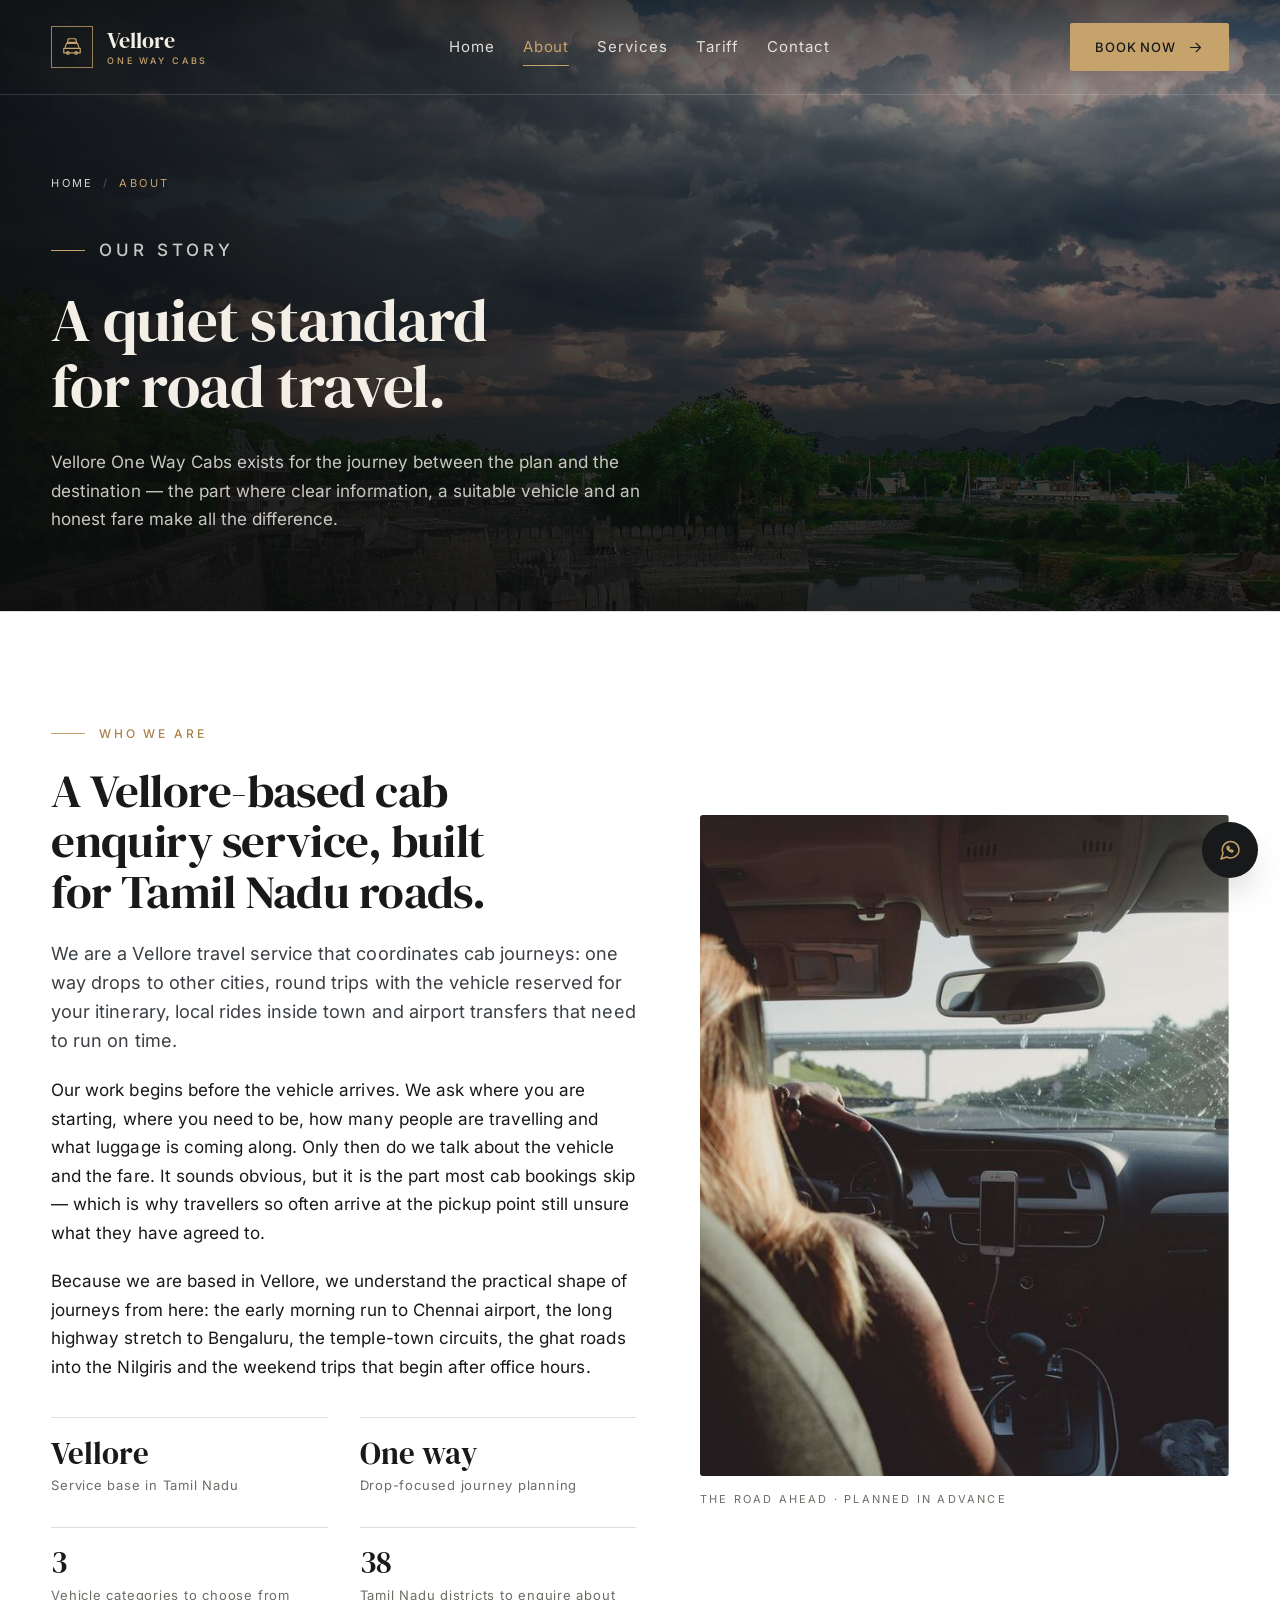
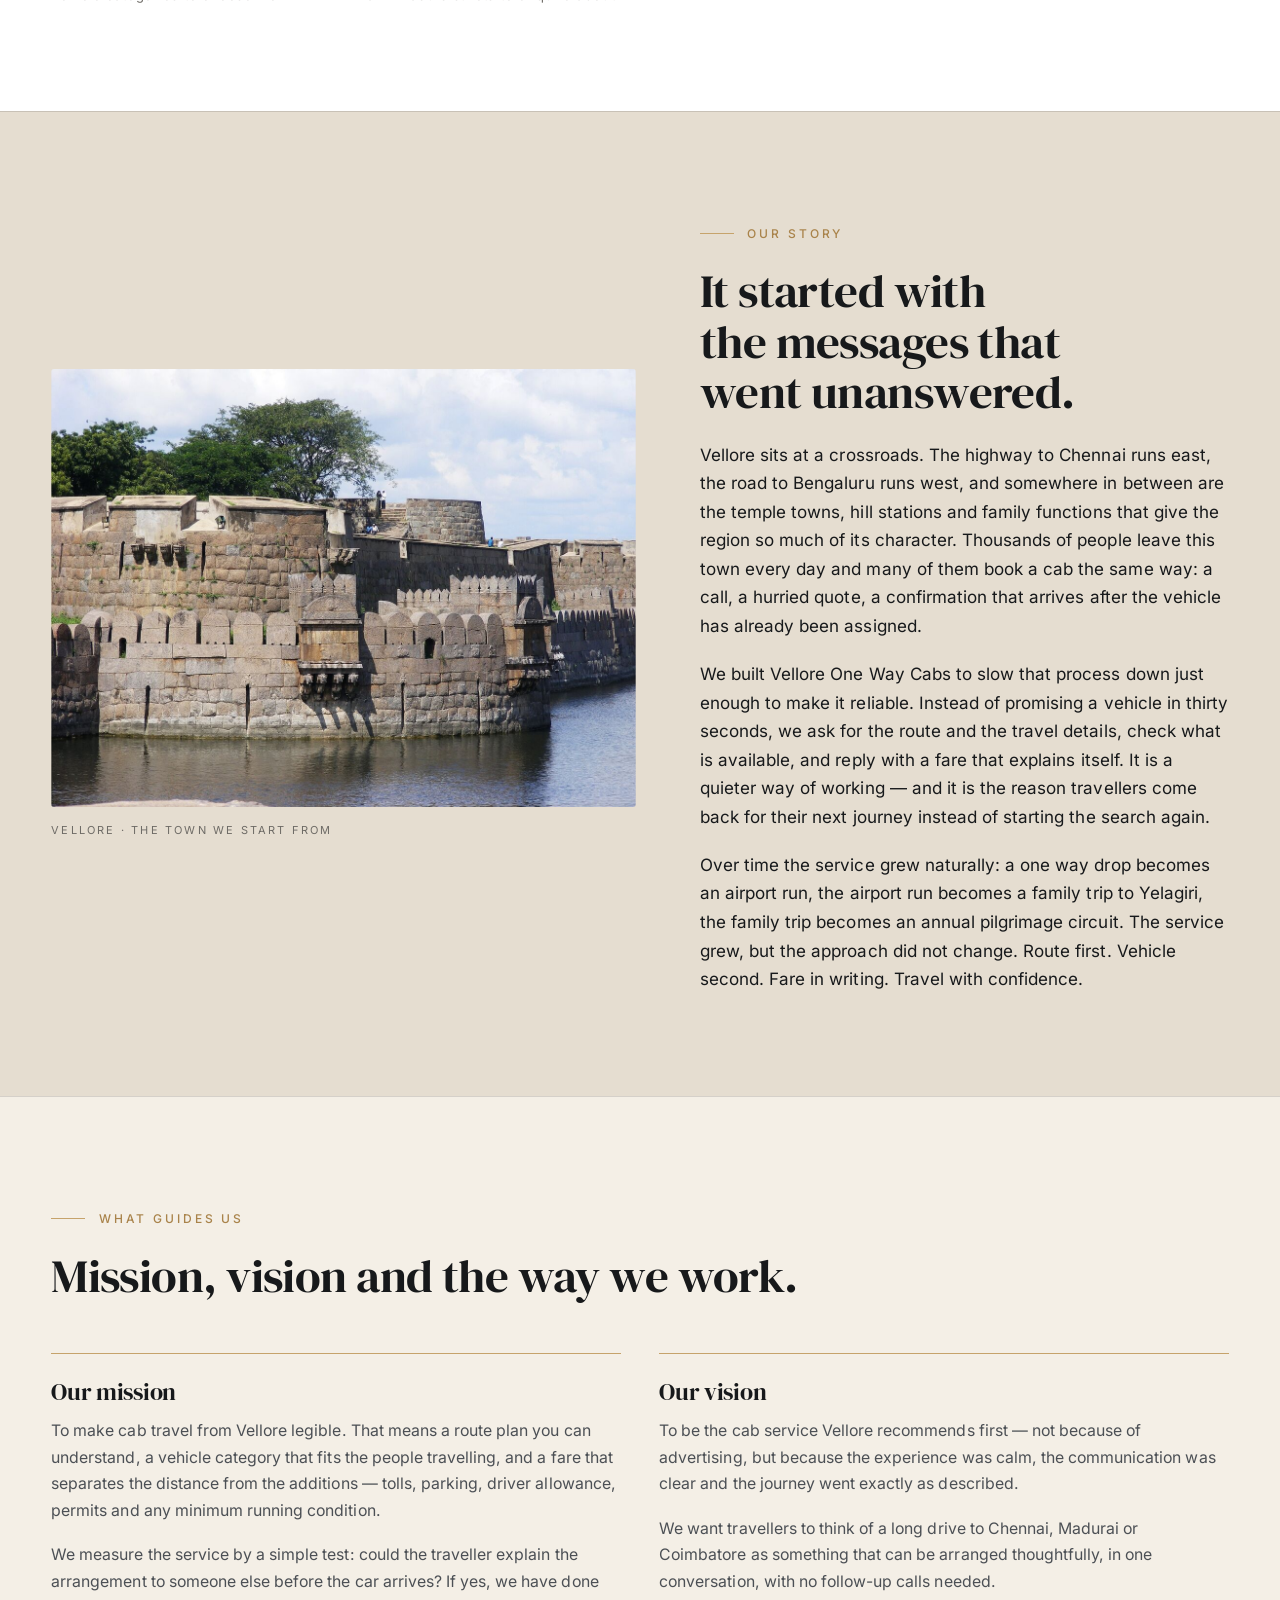
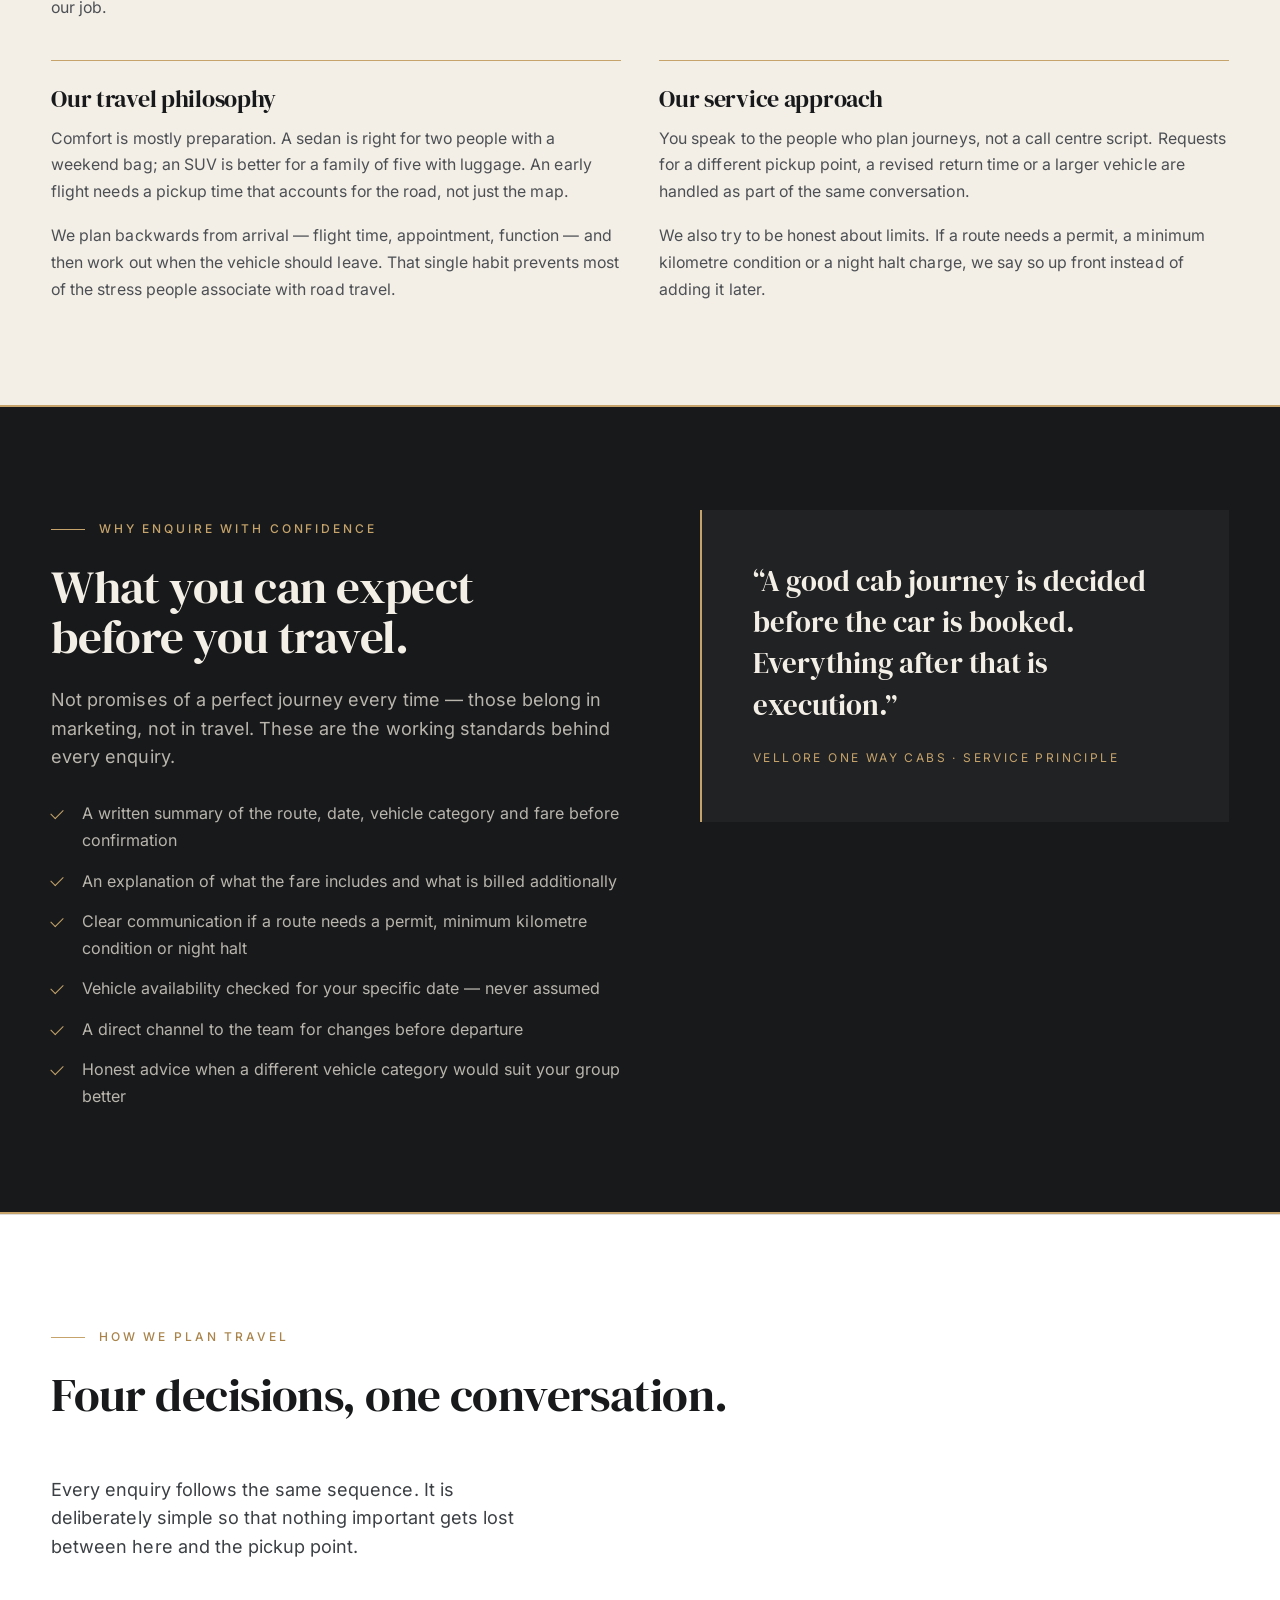
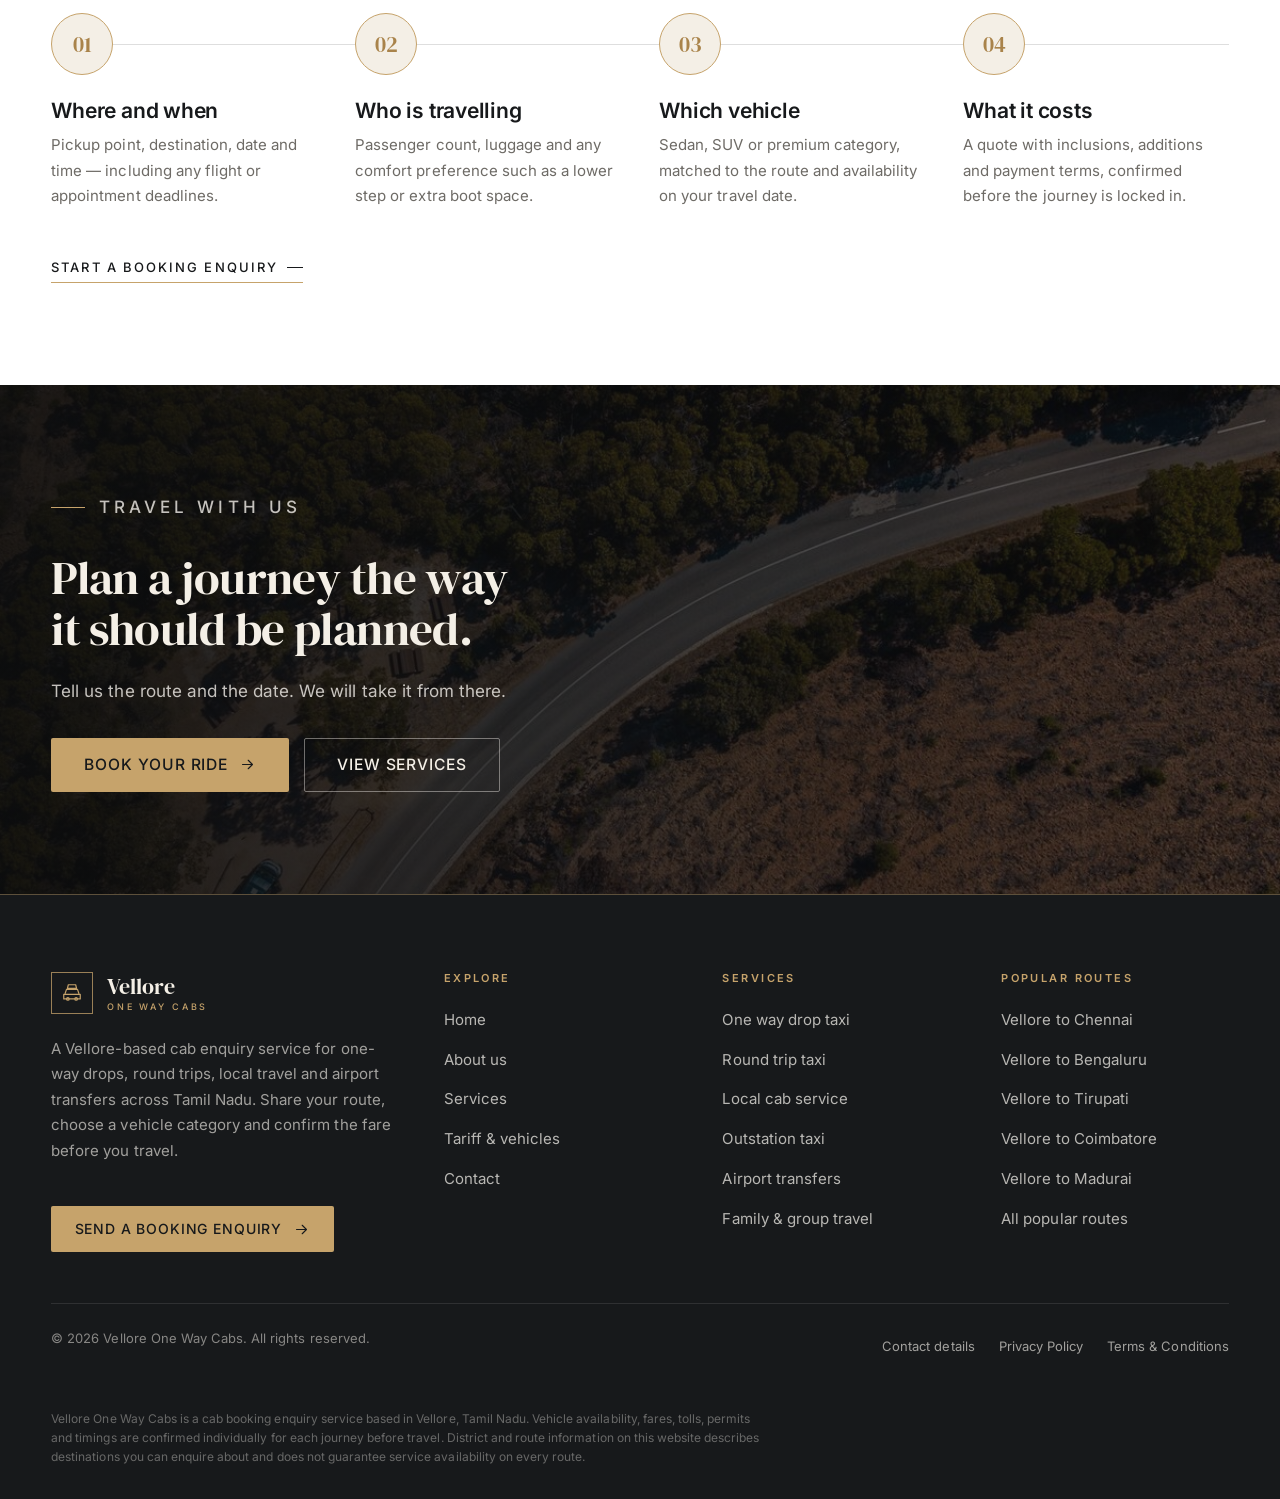
==== commit e57f35be: "mobile view update" ====
--- a/about.html
+++ b/about.html
@@ -66,10 +66,13 @@
       ],
       "address": {
         "@type": "PostalAddress",
+        "streetAddress": "474/1, Kazhani Kaatu Street, Karugambathur",
         "addressLocality": "Vellore",
+        "postalCode": "632013",
         "addressRegion": "Tamil Nadu",
         "addressCountry": "IN"
       },
+      "telephone": "+919042209448",
       "knowsLanguage": [
         "en",
         "ta"
@@ -132,7 +135,7 @@
           <li><a class="nav__link" href="contact.html">Contact</a></li>
       </ul>
       <div class="nav__actions">
-        <a class="btn btn--sm nav__cta" href="index.html#booking">Book Now <svg viewBox="0 0 24 24" fill="none" stroke="currentColor" stroke-width="1.6" stroke-linecap="round" stroke-linejoin="round" aria-hidden="true"><path d="M5 12h14M13 6l6 6-6 6"/></svg></a>
+        <a class="btn btn--sm nav__cta" href="https://wa.me/919042209448?text=Hello%20Vellore%20One%20Way%20Cabs%2C%20I%20would%20like%20to%20book%20a%20cab" target="_blank" rel="noopener">Book Now <svg viewBox="0 0 24 24" fill="none" stroke="currentColor" stroke-width="1.6" stroke-linecap="round" stroke-linejoin="round" aria-hidden="true"><path d="M5 12h14M13 6l6 6-6 6"/></svg></a>
         <button class="nav__toggle" type="button" aria-label="Open menu" aria-expanded="false" aria-controls="navDrawer">
           <span></span><span></span><span></span>
         </button>
@@ -155,7 +158,7 @@
           <li><a class="nav__drawer-link" href="contact.html"><span>05</span>Contact</a></li>
       </ul>
       <div class="nav__drawer-foot">
-        <a class="btn" href="index.html#booking">Plan your journey <svg viewBox="0 0 24 24" fill="none" stroke="currentColor" stroke-width="1.6" stroke-linecap="round" stroke-linejoin="round" aria-hidden="true"><path d="M5 12h14M13 6l6 6-6 6"/></svg></a>
+        <a class="btn" href="https://wa.me/919042209448?text=Hello%20Vellore%20One%20Way%20Cabs%2C%20I%20would%20like%20to%20plan%20a%20journey" target="_blank" rel="noopener">Plan your journey <svg viewBox="0 0 24 24" fill="none" stroke="currentColor" stroke-width="1.6" stroke-linecap="round" stroke-linejoin="round" aria-hidden="true"><path d="M5 12h14M13 6l6 6-6 6"/></svg></a>
         <a class="btn btn--ghost" href="contact.html">Contact the team</a>
       </div>
     </div>
@@ -321,7 +324,7 @@
         <article class="step" data-reveal data-delay="200"><div class="step__num">03</div><h3>Which vehicle</h3><p>Sedan, SUV or premium category, matched to the route and availability on your travel date.</p></article>
         <article class="step" data-reveal data-delay="300"><div class="step__num">04</div><h3>What it costs</h3><p>A quote with inclusions, additions and payment terms, confirmed before the journey is locked in.</p></article>
       </div>
-      <p style="margin-top:2.75rem" data-reveal><a class="link-arrow" href="index.html#booking">Start a booking enquiry</a></p>
+      <p style="margin-top:2.75rem" data-reveal><a class="link-arrow" href="https://wa.me/919042209448?text=Hello%20Vellore%20One%20Way%20Cabs%2C%20I%20would%20like%20to%20start%20a%20booking%20enquiry" target="_blank" rel="noopener">Start a booking enquiry</a></p>
     </div>
   </section>
 
@@ -335,7 +338,7 @@
         <h2 id="about-cta" data-reveal data-delay="60">Plan a journey the way it should be planned.</h2>
         <p data-reveal data-delay="120">Tell us the route and the date. We will take it from there.</p>
         <div class="hero__actions" data-reveal data-delay="160">
-          <a class="btn" href="index.html#booking">Book your ride <svg viewBox="0 0 24 24" fill="none" stroke="currentColor" stroke-width="1.6" stroke-linecap="round" stroke-linejoin="round" aria-hidden="true"><path d="M5 12h14M13 6l6 6-6 6"/></svg></a>
+          <a class="btn" href="https://wa.me/919042209448?text=Hello%20Vellore%20One%20Way%20Cabs%2C%20I%20would%20like%20to%20book%20a%20cab%20ride" target="_blank" rel="noopener">Book your ride <svg viewBox="0 0 24 24" fill="none" stroke="currentColor" stroke-width="1.6" stroke-linecap="round" stroke-linejoin="round" aria-hidden="true"><path d="M5 12h14M13 6l6 6-6 6"/></svg></a>
           <a class="btn btn--ghost" href="services.html">View services</a>
         </div>
       </div>
@@ -355,7 +358,7 @@
           </span>
         </a>
         <p>A Vellore-based cab enquiry service for one-way drops, round trips, local travel and airport transfers across Tamil Nadu. Share your route, choose a vehicle category and confirm the fare before you travel.</p>
-        <a class="btn btn--sm" href="index.html#booking">Send a booking enquiry <svg viewBox="0 0 24 24" fill="none" stroke="currentColor" stroke-width="1.6" stroke-linecap="round" stroke-linejoin="round" aria-hidden="true"><path d="M5 12h14M13 6l6 6-6 6"/></svg></a>
+        <a class="btn btn--sm" href="https://wa.me/919042209448?text=Hello%20Vellore%20One%20Way%20Cabs%2C%20I%20would%20like%20to%20send%20a%20booking%20enquiry" target="_blank" rel="noopener">Send a booking enquiry <svg viewBox="0 0 24 24" fill="none" stroke="currentColor" stroke-width="1.6" stroke-linecap="round" stroke-linejoin="round" aria-hidden="true"><path d="M5 12h14M13 6l6 6-6 6"/></svg></a>
       </div>
       <div class="footer-col">
         <h3>Explore</h3>
@@ -401,7 +404,7 @@
     <p class="footer-legal">Vellore One Way Cabs is a cab booking enquiry service based in Vellore, Tamil Nadu. Vehicle availability, fares, tolls, permits and timings are confirmed individually for each journey before travel. District and route information on this website describes destinations you can enquire about and does not guarantee service availability on every route.</p>
   </div>
 </footer>
-<a class="float-call" href="index.html#booking" aria-label="Plan a journey on WhatsApp">
+<a class="float-call" href="https://wa.me/919042209448?text=Hello%20Vellore%20One%20Way%20Cabs%2C%20I%20would%20like%20to%20book%20a%20cab" target="_blank" rel="noopener" aria-label="Plan a journey on WhatsApp">
   <svg viewBox="0 0 24 24" fill="none" stroke="currentColor" stroke-width="1.5" stroke-linecap="round" stroke-linejoin="round" aria-hidden="true"><path d="M21 11.5a8.4 8.4 0 0 1-12.3 7.5L3 21l2-5.6A8.4 8.4 0 1 1 21 11.5z"/><path d="M9 9.5c0 .8 1 2.4 2 3.2s2.2 1.3 2.9 1.3c.5 0 1-.6 1.1-1.1l-1.6-.9-1 .8c-.7-.3-1.6-1.3-1.9-2l.8-1-.8-1.5c-.6.1-1.5.4-1.5 1.2z"/></svg><span>Plan a journey</span>
 </a>
 <script src="js/script.js" defer></script>
--- a/css/style.css
+++ b/css/style.css
@@ -45,10 +45,10 @@
   --gold: #c6a36b;
   --gold-deep: #a9834a;
   --gold-soft: #dcc49b;
-  --ivory: #f7f4ee;
-  --beige: #e9e2d6;
+  --ivory: #f4efe6;
+  --beige: #e5ddd0;
   --white: #ffffff;
-  --muted: #777777;
+  --muted: #6e6b66;
   --muted-on-dark: #b9b5ad;
   --line: rgba(23, 25, 27, 0.14);
   --line-strong: rgba(23, 25, 27, 0.26);
@@ -180,12 +180,12 @@
 .container--wide { max-width: 1440px; }
 .container--narrow { max-width: 880px; }
 
-.section { padding-block: var(--section-y); position: relative; }
+.section { padding-block: var(--section-y); position: relative; border-top: 1px solid var(--line); }
 .section--tight { padding-block: clamp(3rem, 5vw, 5rem); }
 .section--ivory { background: var(--ivory); }
 .section--beige { background: var(--beige); }
 .section--white { background: var(--white); }
-.section--ink { background: var(--ink); color: var(--ivory); }
+.section--ink { background: var(--ink); color: var(--ivory); border-top: 2px solid var(--gold); border-bottom: 2px solid var(--gold); }
 .section--ink h1, .section--ink h2, .section--ink h3, .section--ink h4 { color: var(--ivory); }
 .section--ink p { color: var(--muted-on-dark); }
 
@@ -1666,18 +1666,227 @@
 
 /* Contact */
 .contact-layout { display: grid; grid-template-columns: 1.05fr 0.95fr; gap: clamp(2rem, 5vw, 4.5rem); align-items: start; }
-.contact-form-card { background: var(--white); border: 1px solid var(--line); border-top: 3px solid var(--gold); padding: clamp(1.75rem, 3vw, 2.75rem); }
+.contact-form-card {
+  background: var(--white);
+  border: 1px solid var(--line);
+  border-top: 4px solid var(--gold);
+  padding: clamp(1.75rem, 3vw, 2.75rem);
+  box-shadow: 0 10px 30px -12px rgba(23, 25, 27, 0.08);
+}
 .contact-form-card h2 { font-size: clamp(1.75rem, 2.4vw, 2.25rem); }
-.contact-list { list-style: none; margin: 0; padding: 0; display: grid; gap: 0; }
-.contact-list li { margin: 0; display: grid; grid-template-columns: 44px 1fr; gap: 1rem; padding: 1.35rem 0; border-bottom: 1px solid var(--line); }
-.contact-list li:first-child { padding-top: 0; }
-.contact-list__icon { width: 44px; height: 44px; display: grid; place-items: center; border: 1px solid rgba(198, 163, 107, 0.5); color: var(--gold-deep); }
+
+.contact-details-card {
+  background: var(--ivory);
+  border: 1px solid var(--line);
+  border-top: 4px solid var(--ink);
+  padding: clamp(1.75rem, 3vw, 2.75rem);
+  box-shadow: 0 10px 30px -12px rgba(23, 25, 27, 0.06);
+}
+.contact-details-card h2 { font-size: clamp(1.75rem, 2.4vw, 2.25rem); }
+
+.contact-list { list-style: none; margin: 0; padding: 0; display: grid; gap: 0.75rem; }
+.contact-list li {
+  margin: 0;
+  display: flex;
+  align-items: center;
+  gap: 1rem;
+  padding: 1rem 1.15rem;
+  background: var(--white);
+  border: 1px solid rgba(23, 25, 27, 0.09);
+  box-shadow: 0 2px 6px rgba(23, 25, 27, 0.03);
+  transition: transform 0.2s var(--ease), border-color 0.2s var(--ease), box-shadow 0.2s var(--ease);
+}
+.contact-list li:hover {
+  transform: translateY(-2px);
+  border-color: var(--gold);
+  box-shadow: 0 6px 16px rgba(23, 25, 27, 0.07);
+}
+.contact-list__icon {
+  width: 44px;
+  height: 44px;
+  display: grid;
+  place-items: center;
+  border: 1px solid rgba(198, 163, 107, 0.5);
+  background: rgba(198, 163, 107, 0.08);
+  color: var(--gold-deep);
+  flex-shrink: 0;
+}
 .contact-list__icon svg { width: 19px; height: 19px; stroke: currentColor; fill: none; stroke-width: 1.5; }
-.contact-list dt, .contact-label { font-size: 0.6875rem; font-weight: 600; letter-spacing: 0.18em; text-transform: uppercase; color: var(--muted); margin-bottom: 0.3rem; }
-.contact-list dd, .contact-value { margin: 0; font-size: 1rem; color: var(--ink); }
+.contact-list__content { flex: 1; min-width: 0; }
+.contact-list dt, .contact-label { font-size: 0.6875rem; font-weight: 600; letter-spacing: 0.18em; text-transform: uppercase; color: var(--muted); margin-bottom: 0.2rem; }
+.contact-list dd, .contact-value { margin: 0; font-size: 0.9875rem; color: var(--ink); font-weight: 500; word-break: break-word; }
 .contact-value a { color: var(--ink); text-decoration: none; transition: color 0.2s var(--ease); }
 .contact-value a:hover { color: var(--gold); text-decoration: underline; }
 .contact-value--pending { color: var(--muted); font-style: italic; }
+
+.contact-pill-btn {
+  display: inline-flex;
+  align-items: center;
+  justify-content: center;
+  gap: 0.35rem;
+  padding: 0.35rem 0.85rem;
+  font-size: 0.75rem;
+  font-weight: 600;
+  letter-spacing: 0.06em;
+  text-transform: uppercase;
+  background: rgba(198, 163, 107, 0.14);
+  color: var(--ink);
+  border: 1px solid rgba(198, 163, 107, 0.4);
+  text-decoration: none;
+  flex-shrink: 0;
+  transition: all 0.2s var(--ease);
+}
+.contact-pill-btn:hover {
+  background: var(--gold);
+  color: var(--white);
+  border-color: var(--gold);
+  text-decoration: none;
+  transform: scale(1.04);
+}
+.contact-pill-btn--wa {
+  background: rgba(37, 211, 102, 0.12);
+  color: #128c7e;
+  border-color: rgba(37, 211, 102, 0.35);
+}
+.contact-pill-btn--wa:hover {
+  background: #25d366;
+  color: var(--white);
+  border-color: #25d366;
+}
+
+/* Google Map Location Section — matching site styling theme */
+.map-card-wrapper {
+  margin-top: 2.75rem;
+  border: 1px solid var(--line);
+  border-top: 3px solid var(--gold);
+  background: var(--white);
+  box-shadow: var(--shadow-sm);
+  overflow: hidden;
+}
+.map-card-header {
+  display: flex;
+  align-items: center;
+  justify-content: space-between;
+  flex-wrap: wrap;
+  gap: 1.5rem;
+  padding: clamp(1.5rem, 2.5vw, 2rem);
+  background: var(--white);
+  border-bottom: 1px solid var(--line);
+}
+.map-card-title {
+  display: flex;
+  align-items: flex-start;
+  gap: 1.15rem;
+}
+.map-card-icon {
+  display: inline-flex;
+  align-items: center;
+  justify-content: center;
+  width: 44px;
+  height: 44px;
+  border: 1px solid var(--line);
+  background: var(--beige);
+  color: var(--ink);
+  flex-shrink: 0;
+  margin-top: 2px;
+}
+.map-card-icon svg {
+  width: 20px;
+  height: 20px;
+  stroke: var(--gold-deep);
+  fill: none;
+  stroke-width: 1.5;
+}
+.map-card-eyebrow {
+  display: inline-flex;
+  align-items: center;
+  gap: 0.6rem;
+  font-family: var(--font-body);
+  font-size: var(--fs-label);
+  font-weight: 500;
+  letter-spacing: 0.22em;
+  text-transform: uppercase;
+  color: var(--gold-deep);
+  margin-bottom: 0.35rem;
+}
+.map-card-eyebrow::before {
+  content: "";
+  width: 20px;
+  height: 1px;
+  background: var(--gold);
+}
+.map-card-heading {
+  margin: 0 0 0.35rem;
+  font-family: var(--font-display);
+  font-size: clamp(1.2rem, 1.8vw, 1.375rem);
+  color: var(--ink);
+  line-height: 1.3;
+}
+.map-card-sub {
+  margin: 0;
+  font-size: 0.875rem;
+  color: var(--muted);
+}
+.map-card-header .btn {
+  white-space: nowrap;
+  flex-shrink: 0;
+}
+.map-frame-container {
+  position: relative;
+  width: 100%;
+  height: 400px;
+  background: var(--beige);
+}
+.map-frame-container iframe {
+  width: 100%;
+  height: 100%;
+  border: 0;
+  display: block;
+}
+.map-coverage-bar {
+  display: flex;
+  align-items: center;
+  flex-wrap: wrap;
+  gap: 0.75rem 1.15rem;
+  padding: 1.25rem clamp(1.5rem, 2.5vw, 2rem);
+  background: var(--ivory);
+  border-top: 1px solid var(--line);
+}
+.map-coverage-label {
+  font-size: 0.75rem;
+  font-weight: 600;
+  letter-spacing: 0.16em;
+  text-transform: uppercase;
+  color: var(--gold-deep);
+}
+.map-coverage-tags {
+  display: flex;
+  flex-wrap: wrap;
+  gap: 0.5rem;
+}
+.map-coverage-tags span {
+  display: inline-block;
+  padding: 0.35rem 0.85rem;
+  background: var(--white);
+  border: 1px solid var(--line);
+  font-size: 0.8125rem;
+  color: var(--ink);
+  font-weight: 500;
+}
+@media (max-width: 768px) {
+  .map-card-header {
+    flex-direction: column;
+    align-items: flex-start;
+  }
+  .map-card-header .btn {
+    width: 100%;
+    justify-content: center;
+  }
+  .map-frame-container {
+    height: 320px;
+  }
+}
+
 .map-placeholder {
   position: relative;
   display: grid;
@@ -1851,7 +2060,7 @@
   .process { grid-template-columns: repeat(2, minmax(0, 1fr)); row-gap: 2.5rem; }
   .process::before { display: none; }
   .coverage-layout { grid-template-columns: 1fr; }
-  .contact-layout { grid-template-columns: 1fr; }
+  .contact-layout { grid-template-columns: 1fr; gap: 2.75rem; }
   .service-detail { grid-template-columns: 1fr; gap: 2rem; }
   .service-detail:nth-child(even) .service-detail__media { order: 0; }
   .footer-top { grid-template-columns: repeat(2, minmax(0, 1fr)); }
@@ -1900,7 +2109,160 @@
   .table-scroll { overflow-x: auto; -webkit-overflow-scrolling: touch; border-radius: var(--radius); }
   .tariff-table { min-width: 480px; }
   .tariff-table th, .tariff-table td { padding: 0.8rem 0.65rem; font-size: 0.875rem; }
-  .contact-form-card { padding: 1.35rem 1.1rem; }
+  /* Mobile Section Differentiation & Executive Luxury Rhythm */
+  .section {
+    border-top: 1px solid rgba(198, 163, 107, 0.4);
+    position: relative;
+  }
+  .section::before {
+    content: "";
+    position: absolute;
+    top: -2px;
+    left: var(--gutter);
+    width: 52px;
+    height: 3px;
+    background: var(--gold);
+    border-radius: 1px;
+  }
+  .section--ink {
+    border-top: 2px solid var(--gold);
+    border-bottom: 2px solid var(--gold);
+  }
+  .section--ink::before {
+    display: none;
+  }
+  .cta-band {
+    border-top: 3px solid var(--gold);
+  }
+  .site-footer {
+    border-top: 3px solid var(--gold);
+  }
+
+  /* Distinct Section Headers & Luxury Eyebrow Badges on Mobile */
+  .section-head {
+    margin-bottom: 2.25rem;
+    padding-bottom: 1.25rem;
+    border-bottom: 1px solid rgba(198, 163, 107, 0.22);
+  }
+  .section--ink .section-head {
+    border-bottom: 1px solid rgba(198, 163, 107, 0.28);
+  }
+  .eyebrow {
+    display: inline-flex;
+    align-items: center;
+    gap: 0.5rem;
+    padding: 0.32rem 0.85rem;
+    background: rgba(198, 163, 107, 0.12);
+    border: 1px solid rgba(198, 163, 107, 0.35);
+    border-radius: 999px;
+    font-size: 0.6875rem;
+    letter-spacing: 0.18em;
+    text-transform: uppercase;
+    color: var(--gold-deep);
+    margin-bottom: 0.75rem;
+  }
+  .section--ink .eyebrow {
+    background: rgba(198, 163, 107, 0.16);
+    border-color: rgba(198, 163, 107, 0.45);
+    color: #e5c796;
+  }
+
+  /* Mobile Card Enclosure & Visual Rhythm */
+  .service-card {
+    background: var(--white);
+    border: 1px solid rgba(23, 25, 27, 0.12);
+    border-top: 3px solid var(--gold);
+    box-shadow: 0 8px 24px -10px rgba(23, 25, 27, 0.08);
+    border-radius: var(--radius);
+    padding: 1.5rem 1.25rem;
+    margin-bottom: 0.85rem;
+  }
+  .vehicle, .vehicle-tariff {
+    background: var(--white);
+    border: 1px solid rgba(23, 25, 27, 0.12);
+    border-top: 3px solid var(--gold);
+    box-shadow: 0 8px 24px -10px rgba(23, 25, 27, 0.08);
+    border-radius: var(--radius);
+    margin-bottom: 1.15rem;
+  }
+  .step {
+    background: var(--white);
+    border: 1px solid rgba(23, 25, 27, 0.12);
+    border-left: 4px solid var(--gold);
+    padding: 1.35rem 1.25rem;
+    border-radius: var(--radius);
+    box-shadow: 0 4px 16px -6px rgba(23, 25, 27, 0.05);
+    margin-bottom: 0.85rem;
+  }
+  .route {
+    background: var(--white);
+    border: 1px solid rgba(23, 25, 27, 0.12);
+    border-left: 3px solid var(--gold);
+    padding: 1.2rem 1.15rem;
+    border-radius: var(--radius);
+    box-shadow: 0 3px 12px -5px rgba(23, 25, 27, 0.04);
+    margin-bottom: 0.75rem;
+  }
+  .testimonial {
+    background: var(--white);
+    border: 1px solid rgba(198, 163, 107, 0.35);
+    border-top: 3px solid var(--gold);
+    padding: 1.5rem 1.25rem;
+    border-radius: var(--radius);
+    box-shadow: 0 6px 18px -8px rgba(23, 25, 27, 0.06);
+    margin-bottom: 0.85rem;
+  }
+  .benefit {
+    background: rgba(255, 255, 255, 0.05);
+    border: 1px solid rgba(198, 163, 107, 0.28);
+    border-top: 2px solid var(--gold);
+    padding: 1.35rem 1.15rem !important;
+    border-radius: var(--radius);
+    margin-bottom: 0.85rem;
+  }
+  .faq__item {
+    background: var(--white);
+    border: 1px solid rgba(23, 25, 27, 0.12);
+    border-radius: var(--radius);
+    padding-inline: 1.15rem;
+    margin-bottom: 0.75rem;
+    box-shadow: 0 3px 10px -4px rgba(23, 25, 27, 0.04);
+  }
+  .service-detail {
+    background: var(--white);
+    border: 1px solid rgba(23, 25, 27, 0.12);
+    border-top: 3px solid var(--gold);
+    padding: 1.5rem 1.25rem;
+    border-radius: var(--radius);
+    margin-bottom: 1.75rem;
+    box-shadow: 0 8px 24px -10px rgba(23, 25, 27, 0.07);
+  }
+  .value-card {
+    background: var(--white);
+    border: 1px solid rgba(23, 25, 27, 0.12);
+    border-top: 3px solid var(--gold);
+    padding: 1.35rem 1.15rem;
+    border-radius: var(--radius);
+    margin-bottom: 0.85rem;
+    box-shadow: 0 4px 16px -6px rgba(23, 25, 27, 0.05);
+  }
+
+  /* Contact Cards on Mobile */
+  .contact-layout {
+    gap: 2rem;
+  }
+  .contact-form-card {
+    padding: 1.35rem 1.15rem;
+    border-radius: var(--radius);
+  }
+  .contact-details-card {
+    padding: 1.35rem 1.15rem;
+    border-radius: var(--radius);
+  }
+  .contact-list li {
+    padding: 0.85rem 1rem;
+    border-radius: var(--radius);
+  }
   .vehicle-tariff__body, .vehicle__body { padding: 1.35rem; }
 }
 
